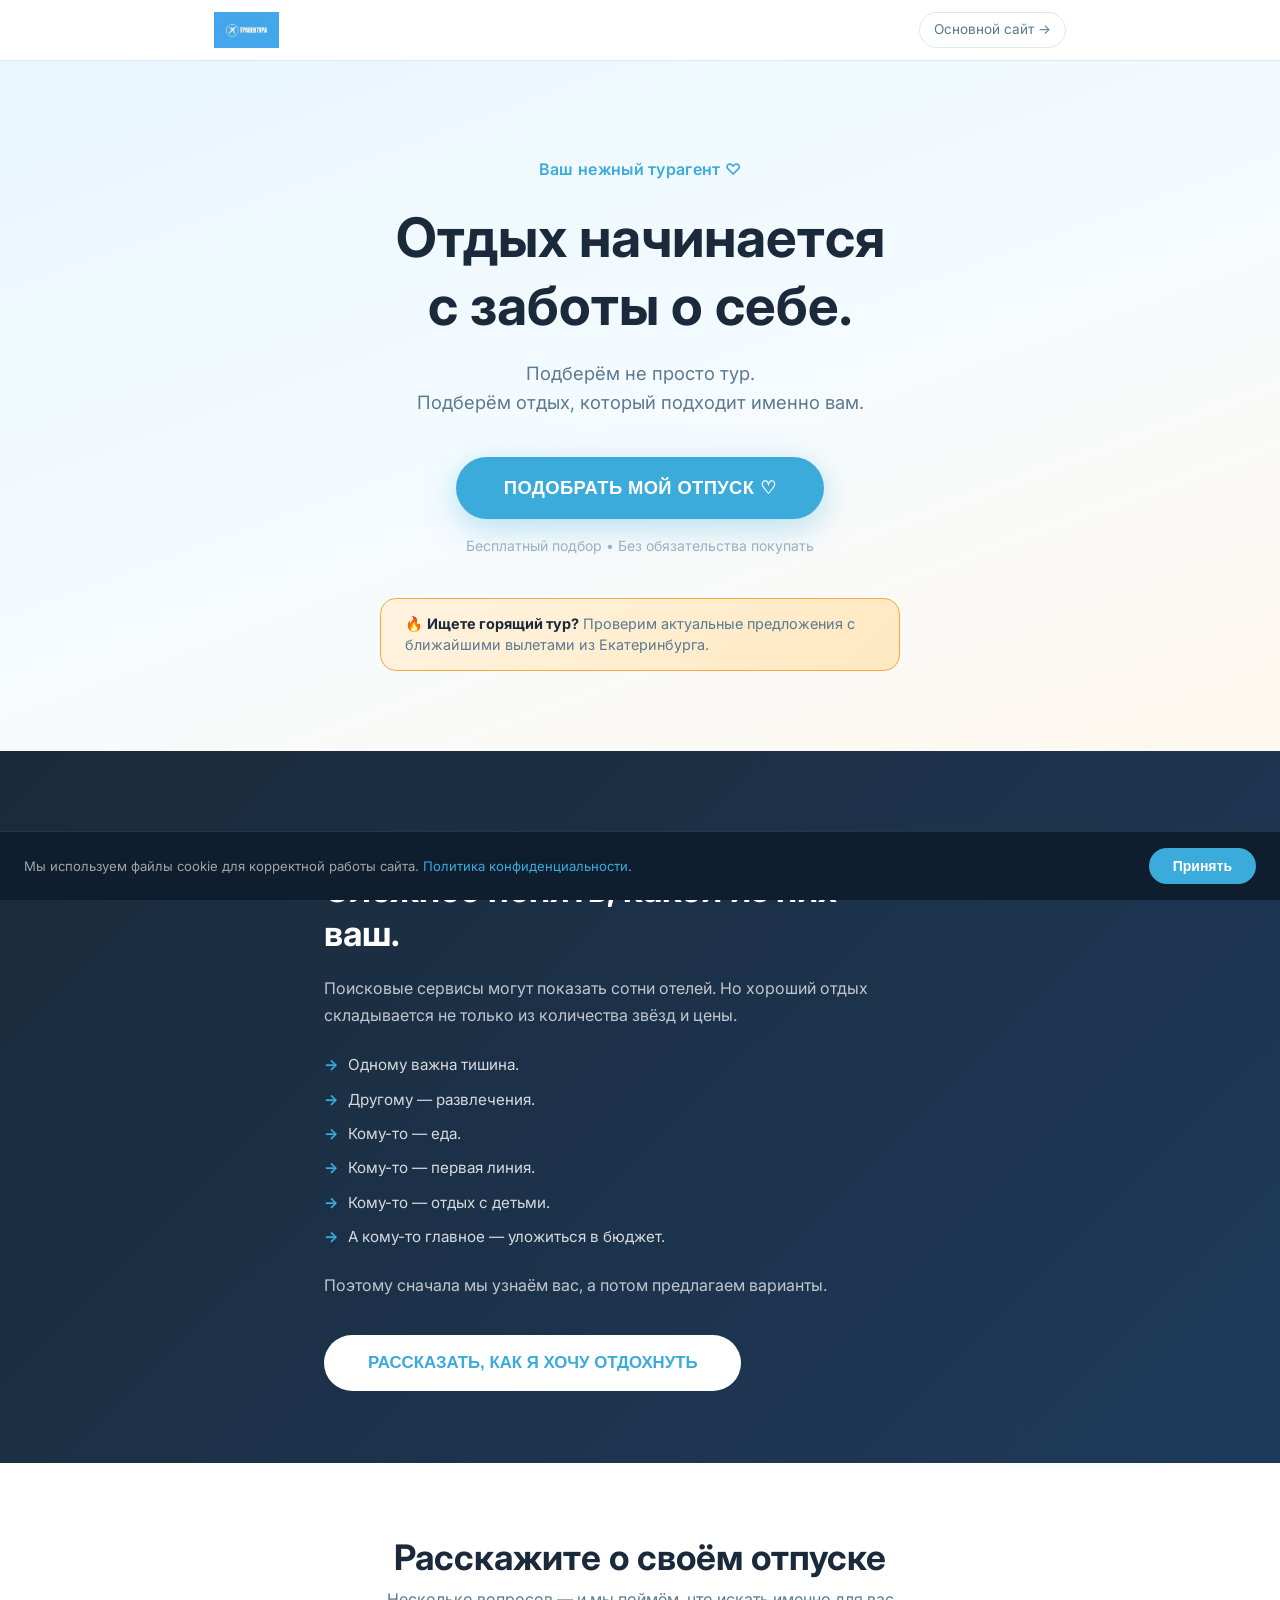
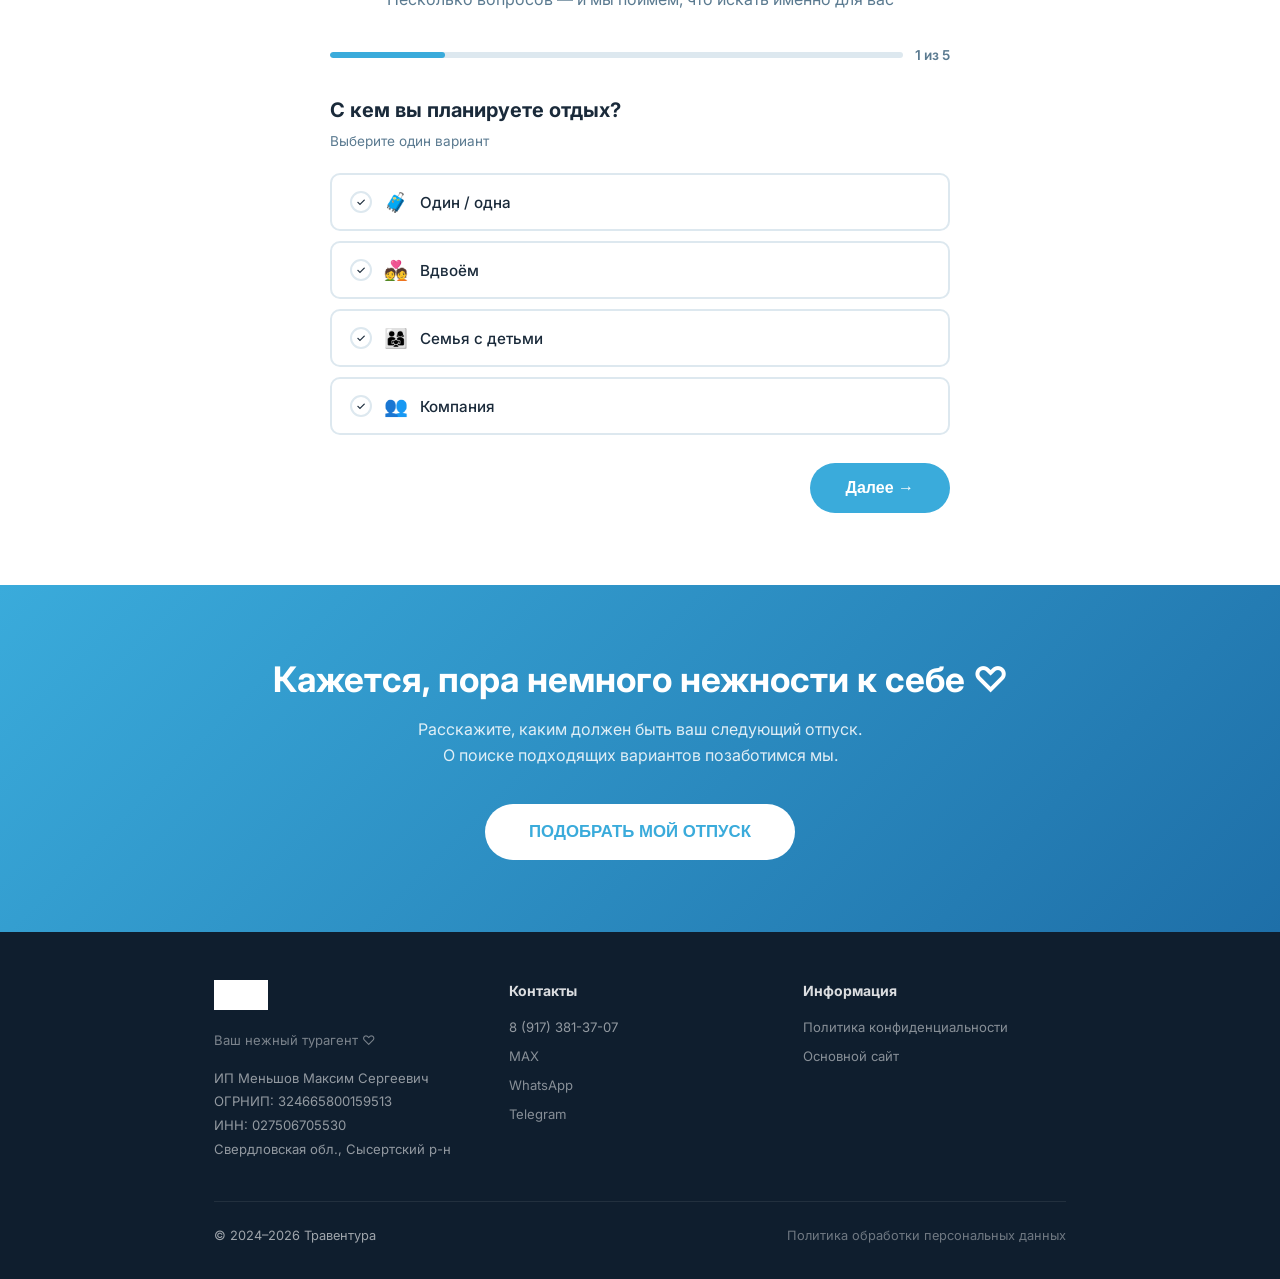
==== index.html @ 9a360d0e "Обновлена ссылка MAX (финальная)" ====
<!DOCTYPE html>
<html lang="ru">
<head>
  <meta charset="UTF-8">
  <meta name="viewport" content="width=device-width, initial-scale=1.0">
  <title>Травентура — Ваш нежный турагент</title>
  <meta name="description" content="Персональный подбор туров под ваши желания. Расскажите, как хотите отдохнуть — мы найдём подходящие варианты.">
  <link rel="icon" type="image/svg+xml" href="[data-uri]">
  <meta property="og:title" content="Травентура — Ваш нежный турагент">
  <meta property="og:description" content="Подберём не просто тур. Подберём отдых, который подходит именно вам.">
  <meta property="og:type" content="website">
  <!-- Yandex.Metrika counter -->
<script type="text/javascript">
    (function(m,e,t,r,i,k,a){
        m[i]=m[i]||function(){(m[i].a=m[i].a||[]).push(arguments)};
        m[i].l=1*new Date();
        for (var j = 0; j < document.scripts.length; j++) {if (document.scripts[j].src === r) { return; }}
        k=e.createElement(t),a=e.getElementsByTagName(t)[0],k.async=1,k.src=r,a.parentNode.insertBefore(k,a)
    })(window, document,'script','https://mc.yandex.ru/metrika/tag.js?id=113045925', 'ym');

    ym(113045925, 'init', {ssr:true, webvisor:true, clickmap:true, ecommerce:"dataLayer", referrer: document.referrer, url: location.href, accurateTrackBounce:true, trackLinks:true});
</script>
<noscript><div><img src="https://mc.yandex.ru/watch/113045925" style="position:absolute; left:-9999px;" alt="" /></div></noscript>
<!-- /Yandex.Metrika counter -->
  <link rel="preconnect" href="https://fonts.googleapis.com">
  <link rel="preconnect" href="https://fonts.gstatic.com" crossorigin>
  <link href="https://fonts.googleapis.com/css2?family=Inter:wght@400;500;600;700;800&display=swap" rel="stylesheet">
  <link rel="stylesheet" href="styles.css">
  <script>
    const CONFIG = {
      TEST_MODE: true,
      LEAD_ENDPOINT: 'https://TODO_REPLACE_WITH_REAL_ENDPOINT/lead',
      METRIKA_ID: null,
      MESSENGER: {
        max: 'https://max.ru/u/f9LHodD0cOI5Bu6OY6F2wDEy1w_PD9dyJCy7CaNxEhUkTR9gp3fVTQ16Tu0',
        whatsapp: 'https://wa.me/79120444720',
        telegram: 'https://t.me/ElenaIvonina'
      },
      PROMO_CODE: 'ХОЧУВТУР',
      PREFILL_MESSAGE: 'Здравствуйте! Я заполнил(а) анкету на подбор тура. Промокод ХОЧУВТУР'
    };
  </script>
</head>
<body>

<!-- TEST MODE BANNER -->
<div class="test-banner" id="test-banner" style="display:none;">
  🧪 ТЕСТОВЫЙ РЕЖИМ — заявки реально не отправляются. Перед запуском трафика установить TEST_MODE: false
</div>

<!-- HEADER -->
<header class="header">
  <div class="container">
    <div class="header-inner">
      <img src="[data-uri]" alt="Травентура" class="logo-img">
      <a href="https://joyenjoytravel.ru/" target="_blank" rel="noopener" class="header-site-link">
        Основной сайт →
      </a>
    </div>
  </div>
</header>

<!-- HERO -->
<section class="hero" id="hero">
  <div class="container">
    <div class="hero-center">
      <div class="hero-tagline">Ваш нежный турагент ♡</div>
      <h1>Отдых начинается<br>с заботы о себе.</h1>
      <p class="hero-sub">Подберём не просто тур.<br>Подберём отдых, который подходит именно вам.</p>
      <button class="btn btn-primary btn-hero" onclick="scrollToQuiz(); trackEvent('quiz_start')">
        ПОДОБРАТЬ МОЙ ОТПУСК ♡
      </button>
      <p class="hero-cta-note">Бесплатный подбор • Без обязательства покупать</p>
      <div class="hero-hot-pill">
        🔥 <strong>Ищете горящий тур?</strong> Проверим актуальные предложения с ближайшими вылетами из Екатеринбурга.
      </div>
    </div>
  </div>
</section>

<!-- PERSONAL BLOCK -->
<section class="personal-block" id="selection" style="scroll-margin-top:70px;">
  <div class="container personal-inner">
    <div>
      <h2>Сотни туров найти легко.<br>Сложнее понять, какой из них — ваш.</h2>
      <p class="personal-lead">Поисковые сервисы могут показать сотни отелей. Но хороший отдых складывается не только из количества звёзд и цены.</p>
      <ul class="personal-list">
        <li>Одному важна тишина.</li>
        <li>Другому — развлечения.</li>
        <li>Кому-то — еда.</li>
        <li>Кому-то — первая линия.</li>
        <li>Кому-то — отдых с детьми.</li>
        <li>А кому-то главное — уложиться в бюджет.</li>
      </ul>
      <p class="personal-conclusion">Поэтому сначала мы узнаём вас, а потом предлагаем варианты.</p>
      <button class="btn btn-white btn-lg" onclick="scrollToQuiz(); trackEvent('quiz_start')">
        РАССКАЗАТЬ, КАК Я ХОЧУ ОТДОХНУТЬ
      </button>
    </div>
  </div>
</section>

<!-- QUIZ -->
<section id="quiz-section quiz" style="scroll-margin-top:70px;">
  <div class="container">
    <div class="quiz-wrapper">

      <div id="quiz-header">
        <h2 style="text-align:center;margin-bottom:8px;">Расскажите о своём отпуске</h2>
        <p style="text-align:center;margin-bottom:32px;color:var(--ink-soft);">Несколько вопросов — и мы поймём, что искать именно для вас</p>
        <div class="quiz-progress">
          <div class="quiz-progress-bar">
            <div class="quiz-progress-fill" id="progress-fill" style="width:20%"></div>
          </div>
          <span class="quiz-progress-text" id="progress-text">1 из 5</span>
        </div>
      </div>

      <!-- STEP 1 -->
      <div class="quiz-step active" id="step-1">
        <h3>С кем вы планируете отдых?</h3>
        <p class="quiz-hint">Выберите один вариант</p>
        <div class="options-grid single-col">
          <button class="option-btn" data-q="1" data-val="Один / одна" onclick="selectOption(this, false)">
            <span class="opt-check">✓</span><span class="option-emoji">🧳</span>Один / одна
          </button>
          <button class="option-btn" data-q="1" data-val="Вдвоём" onclick="selectOption(this, false)">
            <span class="opt-check">✓</span><span class="option-emoji">💑</span>Вдвоём
          </button>
          <button class="option-btn" data-q="1" data-val="Семья с детьми" onclick="selectOption(this, false)">
            <span class="opt-check">✓</span><span class="option-emoji">👨‍👩‍👧</span>Семья с детьми
          </button>
          <button class="option-btn" data-q="1" data-val="Компания" onclick="selectOption(this, false)">
            <span class="opt-check">✓</span><span class="option-emoji">👥</span>Компания
          </button>
        </div>
        <div class="quiz-nav">
          <span></span>
          <button class="btn btn-primary" onclick="nextStep(2)">Далее →</button>
        </div>
      </div>

      <!-- STEP 2 -->
      <div class="quiz-step" id="step-2">
        <h3>Что для вас особенно важно в отпуске?</h3>
        <p class="quiz-hint">Можно выбрать несколько вариантов</p>
        <div class="options-grid">
          <button class="option-btn" data-q="2" data-val="Красивое море и пляж" onclick="selectOption(this, true)">
            <span class="opt-check square">✓</span><span class="option-emoji">🌊</span>Красивое море и пляж
          </button>
          <button class="option-btn" data-q="2" data-val="Вкусная еда" onclick="selectOption(this, true)">
            <span class="opt-check square">✓</span><span class="option-emoji">🍜</span>Вкусная еда
          </button>
          <button class="option-btn" data-q="2" data-val="Тишина и спокойствие" onclick="selectOption(this, true)">
            <span class="opt-check square">✓</span><span class="option-emoji">😴</span>Тишина и спокойствие
          </button>
          <button class="option-btn" data-q="2" data-val="Развлечения и ночная жизнь" onclick="selectOption(this, true)">
            <span class="opt-check square">✓</span><span class="option-emoji">🎉</span>Развлечения и ночная жизнь
          </button>
          <button class="option-btn" data-q="2" data-val="Комфортный отдых с детьми" onclick="selectOption(this, true)">
            <span class="opt-check square">✓</span><span class="option-emoji">👶</span>Комфортный отдых с детьми
          </button>
          <button class="option-btn" data-q="2" data-val="Красивые места и впечатления" onclick="selectOption(this, true)">
            <span class="opt-check square">✓</span><span class="option-emoji">📸</span>Красивые места и впечатления
          </button>
          <button class="option-btn" data-q="2" data-val="Хороший отель и сервис" onclick="selectOption(this, true)">
            <span class="opt-check square">✓</span><span class="option-emoji">⭐</span>Хороший отель и сервис
          </button>
          <button class="option-btn" data-q="2" data-val="Уложиться в бюджет" onclick="selectOption(this, true)">
            <span class="opt-check square">✓</span><span class="option-emoji">💰</span>Главное — уложиться в бюджет
          </button>
        </div>
        <div class="quiz-nav">
          <button class="btn-back" onclick="prevStep(1)">← Назад</button>
          <button class="btn btn-primary" onclick="nextStep(3)">Далее →</button>
        </div>
      </div>

      <!-- STEP 3 -->
      <div class="quiz-step" id="step-3">
        <h3>Куда хочется?</h3>
        <p class="quiz-hint">Выберите направление или попросите совет</p>
        <div class="options-grid single-col">
          <button class="option-btn" data-q="3" data-val="Турция" onclick="selectOption(this, false); hideOtherField()">
            <span class="opt-check">✓</span><span class="option-emoji">🇹🇷</span>Турция
          </button>
          <button class="option-btn" data-q="3" data-val="Египет" onclick="selectOption(this, false); hideOtherField()">
            <span class="opt-check">✓</span><span class="option-emoji">🇪🇬</span>Египет
          </button>
          <button class="option-btn" data-q="3" data-val="Таиланд" onclick="selectOption(this, false); hideOtherField()">
            <span class="opt-check">✓</span><span class="option-emoji">🇹🇭</span>Таиланд
          </button>
          <button class="option-btn" data-q="3" data-val="Вьетнам" onclick="selectOption(this, false); hideOtherField()">
            <span class="opt-check">✓</span><span class="option-emoji">🇻🇳</span>Вьетнам
          </button>
          <button class="option-btn" data-q="3" data-val="ОАЭ" onclick="selectOption(this, false); hideOtherField()">
            <span class="opt-check">✓</span><span class="option-emoji">🇦🇪</span>ОАЭ
          </button>
          <button class="option-btn" data-q="3" data-val="Другое направление" onclick="selectOption(this, false); showOtherField()">
            <span class="opt-check">✓</span><span class="option-emoji">🌍</span>Другое направление
          </button>
          <button class="option-btn" data-q="3" data-val="Пока не знаю — посоветуйте" onclick="selectOption(this, false); hideOtherField()">
            <span class="opt-check">✓</span><span class="option-emoji">🤔</span>Пока не знаю — посоветуйте
          </button>
        </div>
        <div class="quiz-extra-field" id="other-direction-field">
          <label for="other-direction" style="font-size:0.9rem;font-weight:600;color:var(--ink);display:block;margin-bottom:8px;">Укажите направление:</label>
          <input type="text" id="other-direction" placeholder="Например: Балканы, Куба, Грузия..."
                 style="width:100%;padding:14px 16px;border:2px solid var(--border);border-radius:10px;font-size:1rem;font-family:inherit;color:var(--ink);"
                 oninput="answers.otherDirection = this.value">
        </div>
        <div class="quiz-nav">
          <button class="btn-back" onclick="prevStep(2)">← Назад</button>
          <button class="btn btn-primary" onclick="nextStep(4)">Далее →</button>
        </div>
      </div>

      <!-- STEP 4 -->
      <div class="quiz-step" id="step-4">
        <h3>Когда хотите улететь?</h3>
        <p class="quiz-hint">Выберите один вариант</p>
        <div class="options-grid single-col">
          <button class="option-btn" data-q="4" data-val="В ближайшие 7 дней" onclick="selectOption(this, false); hideDateFields()">
            <span class="opt-check">✓</span><span class="option-emoji">🔥</span>В ближайшие 7 дней
          </button>
          <button class="option-btn" data-q="4" data-val="В течение месяца" onclick="selectOption(this, false); hideDateFields()">
            <span class="opt-check">✓</span><span class="option-emoji">📅</span>В течение месяца
          </button>
          <button class="option-btn" data-q="4" data-val="Позже" onclick="selectOption(this, false); hideDateFields()">
            <span class="opt-check">✓</span><span class="option-emoji">🗓️</span>Позже
          </button>
          <button class="option-btn" data-q="4" data-val="Даты уже знаю" onclick="selectOption(this, false); showDateFields()">
            <span class="opt-check">✓</span><span class="option-emoji">✅</span>Даты уже знаю
          </button>
        </div>
        <div class="quiz-date-fields" id="date-fields">
          <div>
            <label for="date-from" style="font-size:0.85rem;font-weight:600;color:var(--ink);display:block;margin-bottom:6px;">Дата вылета</label>
            <input type="date" id="date-from" oninput="answers.dateFrom = this.value"
                   style="width:100%;padding:14px 16px;border:2px solid var(--border);border-radius:10px;font-size:1rem;font-family:inherit;color:var(--ink);">
          </div>
          <div>
            <label for="date-to" style="font-size:0.85rem;font-weight:600;color:var(--ink);display:block;margin-bottom:6px;">Дата возвращения</label>
            <input type="date" id="date-to" oninput="answers.dateTo = this.value"
                   style="width:100%;padding:14px 16px;border:2px solid var(--border);border-radius:10px;font-size:1rem;font-family:inherit;color:var(--ink);">
          </div>
        </div>
        <div class="quiz-nav">
          <button class="btn-back" onclick="prevStep(3)">← Назад</button>
          <button class="btn btn-primary" onclick="nextStep(5)">Далее →</button>
        </div>
      </div>

      <!-- STEP 5 -->
      <div class="quiz-step" id="step-5">
        <h3>Какой бюджет рассматриваете на всю поездку?</h3>
        <p class="quiz-hint">Выберите один вариант</p>
        <div class="options-grid single-col">
          <button class="option-btn" data-q="5" data-val="до 100 000 рублей" onclick="selectOption(this, false)">
            <span class="opt-check">✓</span>до 100 000 рублей
          </button>
          <button class="option-btn" data-q="5" data-val="100 000–150 000 рублей" onclick="selectOption(this, false)">
            <span class="opt-check">✓</span>100 000–150 000 рублей
          </button>
          <button class="option-btn" data-q="5" data-val="150 000–200 000 рублей" onclick="selectOption(this, false)">
            <span class="opt-check">✓</span>150 000–200 000 рублей
          </button>
          <button class="option-btn" data-q="5" data-val="200 000–300 000 рублей" onclick="selectOption(this, false)">
            <span class="opt-check">✓</span>200 000–300 000 рублей
          </button>
          <button class="option-btn" data-q="5" data-val="более 300 000 рублей" onclick="selectOption(this, false)">
            <span class="opt-check">✓</span>более 300 000 рублей
          </button>
          <button class="option-btn" data-q="5" data-val="Пока хочу понять варианты" onclick="selectOption(this, false)">
            <span class="opt-check">✓</span>Пока хочу понять варианты
          </button>
        </div>
        <div class="quiz-nav">
          <button class="btn-back" onclick="prevStep(4)">← Назад</button>
          <button class="btn btn-primary" onclick="showContactStep()">Далее →</button>
        </div>
      </div>

      <!-- CONTACT STEP -->
      <div class="contact-step" id="contact-step">
        <h3>Куда отправить варианты?</h3>
        <p class="quiz-hint" style="margin-bottom:24px;">Оставьте контакт — мы свяжемся с подборкой</p>
        <div class="form-field">
          <label for="lead-name">Ваше имя</label>
          <input type="text" id="lead-name" placeholder="Как вас зовут?" autocomplete="name">
        </div>
        <div class="form-field">
          <label for="lead-phone">Телефон</label>
          <input type="tel" id="lead-phone" placeholder="+7 (999) 000-00-00" autocomplete="tel">
        </div>
        <div class="consent-row">
          <input type="checkbox" id="consent" name="consent">
          <label for="consent">
            Я согласен(на) на обработку персональных данных в соответствии с
            <a href="privacy-policy.html" target="_blank">Политикой конфиденциальности</a>
          </label>
        </div>
        <button class="btn-submit" id="submit-btn" onclick="submitLead()">
          <span class="submit-text">ПОЛУЧИТЬ ПОДБОР ♡</span>
          <span class="submit-loading">⏳ Отправляем...</span>
        </button>
        <div class="quiz-error" id="quiz-error">
          Не удалось отправить заявку. Пожалуйста, попробуйте ещё раз.
          <button class="retry-btn" onclick="retrySubmit()">Повторить</button>
        </div>
        <div style="margin-top:16px;">
          <button class="btn-back" onclick="prevStep(5); hideContactStep()">← Назад</button>
        </div>
      </div>

      <!-- SUCCESS SCREEN -->
      <div class="success-screen" id="success-screen">
        <div class="success-icon">♡</div>
        <h2>Отлично! Мы получили<br>ваши пожелания.</h2>

        <div class="success-important">
          <h3>📩 ВАЖНО: НАПИШИТЕ НАМ В МЕССЕНДЖЕР</h3>
          <p>Напишите нам сейчас — и ваш турагент сразу возьмётся за подбор.</p>
        </div>

        <div class="promo-card">
          <div class="promo-label">Ваш промокод</div>
          <div class="promo-code">ХОЧУВТУР</div>
          <div class="promo-desc">🔥 По промокоду дополнительно проверим закрытые и горящие предложения и лучшие доступные цены на ваши даты.</div>
        </div>

        <div class="prefill-card">
          <div class="prefill-label">Готовое сообщение для мессенджера</div>
          <div class="prefill-text">«Здравствуйте! Я заполнила свои пожелания и <span class="prefill-caps">ХОЧУ В ТУР!</span>»</div>
          <button class="copy-btn copy-btn-full" onclick="copyMessage(this)">
            📋 Скопировать сообщение
          </button>
          <div class="prefill-hint">Скопируйте и напишите нам в любой мессенджер ниже</div>
        </div>

        <div class="messenger-buttons">
          <a href="#" id="btn-max" class="btn-messenger btn-max" target="_blank" rel="noopener" onclick="trackEvent('max_click')">
            <span class="messenger-icon">💬</span>НАПИСАТЬ В MAX
          </a>
          <a href="#" id="btn-whatsapp" class="btn-messenger btn-whatsapp" target="_blank" rel="noopener" onclick="trackEvent('whatsapp_click')">
            <span class="messenger-icon">📱</span>НАПИСАТЬ В WHATSAPP
          </a>
          <a href="#" id="btn-telegram" class="btn-messenger btn-telegram" target="_blank" rel="noopener" onclick="trackEvent('telegram_click')">
            <span class="messenger-icon">✈️</span>НАПИСАТЬ В TELEGRAM
          </a>
        </div>
        <p class="success-note">Заявка уже сохранена — даже если вы сейчас закроете страницу, мы её увидим.</p>
      </div>

    </div>
  </div>
</section>

<!-- FINAL CTA -->
<section class="final-cta" id="contact" style="scroll-margin-top:70px;">
  <div class="container">
    <h2>Кажется, пора немного нежности к себе ♡</h2>
    <p>Расскажите, каким должен быть ваш следующий отпуск.<br>О поиске подходящих вариантов позаботимся мы.</p>
    <button class="btn btn-primary btn-lg" onclick="scrollToQuiz(); trackEvent('quiz_start')">
      ПОДОБРАТЬ МОЙ ОТПУСК
    </button>
  </div>
</section>

<!-- FOOTER -->
<footer class="footer">
  <div class="container">
    <div class="footer-inner">
      <div>
        <div class="footer-logo">
          <img src="[data-uri]" alt="Травентура">
        </div>
        <div class="footer-brand-tag">Ваш нежный турагент ♡</div>
        <div style="margin-top:16px;font-size:0.82rem;line-height:1.8;color:rgba(255,255,255,0.55);">
          ИП Меньшов Максим Сергеевич<br>
          ОГРНИП: 324665800159513<br>
          ИНН: 027506705530<br>
          Свердловская обл., Сысертский р-н
        </div>
      </div>
      <div class="footer-col">
        <h4>Контакты</h4>
        <ul>
          <li><a href="tel:+79173813707" style="color:rgba(255,255,255,0.55);">8 (917) 381-37-07</a></li>
          <li><a href="https://max.ru/u/f9LHodD0cOI5Bu6OY6F2wDEy1w_PD9dyJCy7CaNxEhUkTR9gp3fVTQ16Tu0" target="_blank" rel="noopener">MAX</a></li>
          <li><a href="https://wa.me/79120444720" target="_blank" rel="noopener">WhatsApp</a></li>
          <li><a href="https://t.me/ElenaIvonina" target="_blank" rel="noopener">Telegram</a></li>
        </ul>
      </div>
      <div class="footer-col">
        <h4>Информация</h4>
        <ul>
          <li><a href="privacy-policy.html">Политика конфиденциальности</a></li>
          <li><a href="https://joyenjoytravel.ru/" target="_blank" rel="noopener">Основной сайт</a></li>
        </ul>
      </div>
    </div>
    <div class="footer-bottom">
      <span>© 2024–2026 Травентура</span>
      <a href="privacy-policy.html">Политика обработки персональных данных</a>
    </div>
  </div>
</footer>

<!-- COOKIE BANNER -->
<div id="cookie-banner">
  <p>Мы используем файлы cookie для корректной работы сайта.
     <a href="privacy-policy.html">Политика конфиденциальности</a>.</p>
  <button id="cookie-accept">Принять</button>
</div>

<script src="script.js"></script>
</body>
</html>
---- styles.css ----
/* ========================================
   ТРАВЕНТУРА — styles.css (v2)
   ======================================== */

:root {
  --sky: #3AABDB;
  --sky-dark: #1E8FBF;
  --sky-light: #EAF7FD;
  --warm: #F7A940;
  --warm-dark: #E08A1A;
  --bg: #FFFFFF;
  --bg-soft: #F8FBFD;
  --ink: #1A2A3A;
  --ink-soft: #5A7A90;
  --ink-xsoft: #9AB0C0;
  --border: #DDE8EF;
  --radius: 16px;
  --radius-sm: 10px;
  --shadow-hover: 0 8px 32px rgba(58,171,219,0.18);
  --font: 'Inter', -apple-system, BlinkMacSystemFont, 'Segoe UI', sans-serif;
}

* { box-sizing: border-box; margin: 0; padding: 0; }
html { scroll-behavior: smooth; }
body { font-family: var(--font); color: var(--ink); background: var(--bg); line-height: 1.6; overflow-x: hidden; }

h1, h2, h3 { line-height: 1.25; font-weight: 700; }
h1 { font-size: clamp(2.2rem, 5vw, 3.4rem); }
h2 { font-size: clamp(1.5rem, 3.5vw, 2.2rem); }
h3 { font-size: clamp(1.1rem, 2.5vw, 1.35rem); }
p { color: var(--ink-soft); }
a { color: inherit; text-decoration: none; }

.container { max-width: 900px; margin: 0 auto; padding: 0 24px; }
section { padding: 72px 0; }

/* BUTTONS */
.btn {
  display: inline-flex; align-items: center; justify-content: center; gap: 8px;
  padding: 16px 36px; border-radius: 999px; font-size: 1rem; font-weight: 700;
  cursor: pointer; border: none; transition: all 0.2s ease; text-align: center;
}
.btn-primary { background: var(--sky); color: #fff; }
.btn-primary:hover { background: var(--sky-dark); transform: translateY(-1px); box-shadow: var(--shadow-hover); }
.btn-white { background: #fff; color: var(--sky); }
.btn-white:hover { background: #f0f9ff; transform: translateY(-1px); }
.btn-lg { padding: 18px 44px; font-size: 1.05rem; }
.btn-hero {
  padding: 20px 48px;
  font-size: 1.15rem;
  letter-spacing: 0.02em;
  box-shadow: 0 8px 32px rgba(58,171,219,0.35);
}
.btn-hero:hover { box-shadow: 0 12px 40px rgba(58,171,219,0.45); }

/* HEADER */
.header {
  position: sticky; top: 0; z-index: 100;
  background: rgba(255,255,255,0.95); backdrop-filter: blur(10px);
  border-bottom: 1px solid var(--border); padding: 12px 0;
}
.header-inner { display: flex; align-items: center; justify-content: space-between; gap: 16px; }
.logo-img { height: 36px; width: auto; }
.header-site-link {
  font-size: 0.85rem; color: var(--ink-soft);
  border: 1px solid var(--border); padding: 6px 14px;
  border-radius: 999px; transition: all 0.2s; white-space: nowrap;
}
.header-site-link:hover { border-color: var(--sky); color: var(--sky); }

/* HERO — центрированный */
.hero {
  background: linear-gradient(160deg, #E8F6FD 0%, #F5FBFF 50%, #FFF8EE 100%);
  padding: 96px 0 80px;
  text-align: center;
}
.hero-center { max-width: 680px; margin: 0 auto; }
.hero-tagline {
  font-size: 1rem; color: var(--sky); font-weight: 600;
  margin-bottom: 20px; letter-spacing: 0.02em;
}
.hero h1 { color: var(--ink); margin-bottom: 20px; }
.hero-sub {
  font-size: 1.15rem; color: var(--ink-soft);
  margin-bottom: 40px; line-height: 1.6;
}
.btn-hero { margin-bottom: 16px; }
.hero-cta-note { font-size: 0.875rem; color: var(--ink-xsoft); margin-bottom: 40px; }

.hero-hot-pill {
  display: inline-block;
  background: linear-gradient(135deg, #FFF3E0, #FFE8C0);
  border: 1.5px solid var(--warm);
  border-radius: var(--radius);
  padding: 14px 24px;
  font-size: 0.9rem;
  color: var(--ink-soft);
  line-height: 1.5;
  max-width: 520px;
  text-align: left;
}
.hero-hot-pill strong { color: var(--ink); }

/* PERSONAL BLOCK */
.personal-block {
  background: linear-gradient(135deg, #1A2A3A 0%, #1E3A5A 100%);
}
.personal-inner { max-width: 680px; }
.personal-block h2 { color: white; margin-bottom: 20px; }
.personal-lead { color: rgba(255,255,255,0.72); font-size: 1rem; margin-bottom: 24px; line-height: 1.7; }
.personal-list {
  list-style: none; margin-bottom: 24px;
  display: flex; flex-direction: column; gap: 10px;
}
.personal-list li {
  display: flex; align-items: flex-start; gap: 10px;
  color: rgba(255,255,255,0.82); font-size: 0.95rem;
}
.personal-list li::before { content: "→"; color: var(--sky); font-weight: 700; flex-shrink: 0; }
.personal-conclusion { color: rgba(255,255,255,0.72); margin-bottom: 36px; font-size: 1rem; }

/* QUIZ */
#quiz-section { background: var(--bg-soft); scroll-margin-top: 80px; }
.quiz-wrapper { max-width: 620px; margin: 0 auto; }

.quiz-progress { display: flex; align-items: center; gap: 12px; margin-bottom: 32px; }
.quiz-progress-bar { flex: 1; height: 6px; background: var(--border); border-radius: 999px; overflow: hidden; }
.quiz-progress-fill { height: 100%; background: var(--sky); border-radius: 999px; transition: width 0.4s ease; }
.quiz-progress-text { font-size: 0.85rem; color: var(--ink-soft); white-space: nowrap; font-weight: 600; }

.quiz-step { display: none; }
.quiz-step.active { display: block; animation: fadeInUp 0.3s ease; }

@keyframes fadeInUp {
  from { opacity: 0; transform: translateY(10px); }
  to { opacity: 1; transform: translateY(0); }
}

.quiz-step h3 { font-size: 1.25rem; margin-bottom: 8px; color: var(--ink); }
.quiz-hint { font-size: 0.85rem; color: var(--ink-soft); margin-bottom: 20px; }

.options-grid { display: grid; grid-template-columns: 1fr 1fr; gap: 10px; margin-bottom: 28px; }
.options-grid.single-col { grid-template-columns: 1fr; }

.option-btn {
  display: flex; align-items: center; gap: 12px;
  padding: 15px 18px; background: white;
  border: 2px solid var(--border); border-radius: var(--radius-sm);
  cursor: pointer; transition: all 0.15s ease;
  text-align: left; font-size: 0.95rem; font-weight: 500;
  color: var(--ink); min-height: 54px;
  font-family: var(--font);
}
.option-btn:hover { border-color: var(--sky); background: var(--sky-light); }
.option-btn.selected { border-color: var(--sky); background: var(--sky-light); color: var(--sky-dark); font-weight: 600; }
.option-btn.selected .opt-check { background: var(--sky); border-color: var(--sky); color: white; }

.opt-check {
  width: 22px; height: 22px; border-radius: 50%;
  border: 2px solid var(--border); display: flex;
  align-items: center; justify-content: center;
  flex-shrink: 0; font-size: 0.7rem; transition: all 0.15s;
}
.opt-check.square { border-radius: 6px; }
.option-emoji { font-size: 1.2rem; flex-shrink: 0; }

.quiz-extra-field { margin-top: 12px; display: none; }
.quiz-extra-field.visible { display: block; }
.quiz-date-fields { display: grid; grid-template-columns: 1fr 1fr; gap: 12px; margin-top: 12px; display: none; }
.quiz-date-fields.visible { display: grid; }

.quiz-nav { display: flex; justify-content: space-between; align-items: center; gap: 12px; margin-top: 8px; }

.btn-back {
  background: transparent; border: 2px solid var(--border);
  color: var(--ink-soft); padding: 12px 24px; border-radius: 999px;
  font-size: 0.95rem; font-weight: 600; cursor: pointer; transition: all 0.2s;
  font-family: var(--font);
}
.btn-back:hover { border-color: var(--sky); color: var(--sky); }

/* CONTACT STEP */
.contact-step { display: none; }
.contact-step.active { display: block; animation: fadeInUp 0.3s ease; }

.form-field { margin-bottom: 16px; }
.form-field label { display: block; font-size: 0.9rem; font-weight: 600; color: var(--ink); margin-bottom: 8px; }
.form-field input[type="text"],
.form-field input[type="tel"],
.form-field input[type="date"] {
  width: 100%; padding: 14px 16px;
  border: 2px solid var(--border); border-radius: var(--radius-sm);
  font-size: 1rem; font-family: var(--font); color: var(--ink);
  background: white; transition: border-color 0.15s; -webkit-appearance: none;
}
.form-field input:focus { outline: none; border-color: var(--sky); }
.form-field input.error { border-color: #E53935; }

.consent-row { display: flex; align-items: flex-start; gap: 10px; margin: 20px 0 24px; }
.consent-row input[type="checkbox"] { width: 20px; height: 20px; flex-shrink: 0; margin-top: 2px; accent-color: var(--sky); cursor: pointer; }
.consent-row label { font-size: 0.875rem; color: var(--ink-soft); line-height: 1.5; cursor: pointer; }
.consent-row a { color: var(--sky); text-decoration: underline; }

.btn-submit {
  background: var(--sky); color: white; width: 100%; padding: 18px;
  border-radius: 999px; font-size: 1.05rem; font-weight: 700;
  border: none; cursor: pointer; transition: all 0.2s; font-family: var(--font);
}
.btn-submit:hover:not(:disabled) { background: var(--sky-dark); transform: translateY(-1px); }
.btn-submit:disabled { opacity: 0.7; cursor: not-allowed; transform: none; }
.submit-loading { display: none; }
.is-loading .submit-loading { display: inline; }
.is-loading .submit-text { display: none; }

.quiz-error {
  background: #FFF3F3; border: 1.5px solid #E53935;
  border-radius: var(--radius-sm); padding: 16px 20px;
  margin-top: 16px; display: none; color: #C62828; font-size: 0.9rem;
}
.quiz-error.visible { display: block; }
.quiz-error .retry-btn {
  background: none; border: none; color: #C62828;
  text-decoration: underline; cursor: pointer;
  font-size: inherit; padding: 0; font-weight: 600;
}

/* SUCCESS SCREEN */
.success-screen { display: none; padding: 40px 0; text-align: center; }
.success-screen.active { display: block; animation: fadeInUp 0.4s ease; }
.success-icon { font-size: 3rem; margin-bottom: 16px; }
.success-screen h2 { color: var(--ink); margin-bottom: 12px; }
.success-sub { font-size: 1rem; color: var(--ink-soft); margin-bottom: 32px; }

.success-important {
  background: var(--sky); color: white;
  border-radius: var(--radius); padding: 22px;
  margin-bottom: 20px;
}
.success-important h3 { font-size: 1rem; margin-bottom: 6px; color: white; }
.success-important p { color: rgba(255,255,255,0.88); font-size: 0.875rem; }

.promo-card {
  background: linear-gradient(135deg, #FFF3E0, #FFE4B5);
  border: 2px solid var(--warm); border-radius: var(--radius);
  padding: 20px 24px; margin-bottom: 28px; text-align: center;
}
.promo-label { font-size: 0.8rem; color: var(--ink-soft); margin-bottom: 6px; font-weight: 600; text-transform: uppercase; letter-spacing: 0.05em; }
.promo-code { font-size: 2rem; font-weight: 800; color: var(--ink); letter-spacing: 0.08em; margin-bottom: 8px; }
.promo-desc { font-size: 0.82rem; color: var(--ink-soft); line-height: 1.5; }

.messenger-buttons { display: flex; flex-direction: column; gap: 10px; margin-bottom: 20px; }
.btn-messenger {
  display: flex; align-items: center; justify-content: center; gap: 12px;
  padding: 17px 24px; border-radius: var(--radius-sm);
  font-size: 1rem; font-weight: 700; cursor: pointer; border: none;
  text-decoration: none; transition: all 0.2s; color: white;
  font-family: var(--font);
}
.btn-max { background: #0068FF; }
.btn-max:hover { background: #0055D4; }
.btn-whatsapp { background: #25D366; }
.btn-whatsapp:hover { background: #1BA851; }
.btn-telegram { background: #0088CC; }
.btn-telegram:hover { background: #006BA6; }
.messenger-icon { font-size: 1.2rem; }
.success-note { font-size: 0.82rem; color: var(--ink-xsoft); line-height: 1.5; }

/* TEST BANNER */
.test-banner {
  background: #FF6F00; color: white; text-align: center;
  padding: 10px 20px; font-size: 0.82rem; font-weight: 600;
  position: sticky; top: 0; z-index: 200;
}

/* FINAL CTA */
.final-cta { background: linear-gradient(135deg, #3AABDB 0%, #1E6FA8 100%); text-align: center; }
.final-cta h2 { color: white; margin-bottom: 16px; }
.final-cta p { color: rgba(255,255,255,0.85); max-width: 480px; margin: 0 auto 36px; font-size: 1rem; }
.final-cta .btn-primary { background: white; color: var(--sky); }
.final-cta .btn-primary:hover { background: #f0f9ff; }

/* FOOTER */
.footer { background: #0F1E2E; color: rgba(255,255,255,0.6); padding: 48px 0 32px; }
.footer-inner { display: grid; grid-template-columns: 1fr 1fr 1fr; gap: 32px; margin-bottom: 40px; }
.footer-logo { margin-bottom: 12px; }
.footer-logo img { height: 30px; filter: brightness(0) invert(1); }
.footer-brand-tag { font-size: 0.82rem; color: rgba(255,255,255,0.45); margin-top: 6px; }
.footer-col h4 { color: rgba(255,255,255,0.85); font-size: 0.875rem; margin-bottom: 14px; }
.footer-col ul { list-style: none; display: flex; flex-direction: column; gap: 8px; }
.footer-col ul li { font-size: 0.82rem; }
.footer-col ul a { color: rgba(255,255,255,0.5); transition: color 0.15s; }
.footer-col ul a:hover { color: var(--sky); }
.footer-bottom { border-top: 1px solid rgba(255,255,255,0.08); padding-top: 24px; display: flex; justify-content: space-between; align-items: center; gap: 16px; flex-wrap: wrap; font-size: 0.8rem; }
.footer-bottom a { color: rgba(255,255,255,0.4); }
.footer-bottom a:hover { color: var(--sky); }

/* COOKIE */
#cookie-banner {
  display: none; position: fixed; bottom: 0; left: 0; right: 0; z-index: 9999;
  background: #0F1E2E; border-top: 1px solid rgba(255,255,255,0.1);
  padding: 16px 24px; flex-direction: row; align-items: center;
  justify-content: space-between; gap: 16px; flex-wrap: wrap;
}
#cookie-banner p { font-size: 0.82rem; color: rgba(255,255,255,0.6); max-width: 700px; }
#cookie-banner a { color: var(--sky); }
#cookie-accept {
  background: var(--sky); color: white; border: none;
  border-radius: 999px; padding: 10px 24px;
  font-weight: 700; font-size: 0.875rem; cursor: pointer; white-space: nowrap;
}

/* RESPONSIVE */
@media (max-width: 768px) {
  section { padding: 56px 0; }
  .hero { padding: 64px 0 56px; }
  .hero-hot-pill { display: block; text-align: left; }
  .options-grid { grid-template-columns: 1fr; }
  .footer-inner { grid-template-columns: 1fr; gap: 24px; }
  .footer-bottom { flex-direction: column; text-align: center; }
  .quiz-date-fields { grid-template-columns: 1fr; }
  .personal-inner { max-width: 100%; }
}

@media (max-width: 480px) {
  h1 { font-size: 1.9rem; }
  h2 { font-size: 1.4rem; }
  .btn-hero { padding: 18px 32px; font-size: 1rem; width: 100%; }
  .container { padding: 0 16px; }
}

/* PROMO CODE ROW */
.promo-code-row {
  display: flex;
  align-items: center;
  justify-content: center;
  gap: 12px;
  margin-bottom: 10px;
  flex-wrap: wrap;
}

.copy-btn {
  background: white;
  border: 1.5px solid var(--warm);
  color: var(--ink);
  padding: 8px 16px;
  border-radius: 999px;
  font-size: 0.82rem;
  font-weight: 600;
  cursor: pointer;
  transition: all 0.2s;
  font-family: var(--font);
  white-space: nowrap;
}
.copy-btn:hover { background: var(--warm); color: white; }
.copy-btn.copied { background: #4CAF50; border-color: #4CAF50; color: white; }

.copy-btn-full {
  width: 100%;
  margin-top: 12px;
  border-color: var(--sky);
  text-align: center;
  justify-content: center;
  display: block;
}
.copy-btn-full:hover { background: var(--sky); color: white; }

/* PREFILL CARD */
.prefill-card {
  background: var(--sky-light);
  border: 1.5px solid var(--sky);
  border-radius: var(--radius);
  padding: 20px;
  margin-bottom: 24px;
  text-align: left;
}
.prefill-label {
  font-size: 0.8rem;
  color: var(--ink-soft);
  font-weight: 600;
  margin-bottom: 10px;
  text-transform: uppercase;
  letter-spacing: 0.04em;
}
.prefill-text {
  font-size: 1rem;
  font-weight: 700;
  color: var(--ink);
  line-height: 1.5;
}

.prefill-caps {
  font-weight: 800;
  color: var(--sky-dark);
  font-size: 1.05em;
}
.prefill-hint {
  font-size: 0.8rem;
  color: var(--ink-soft);
  margin-top: 10px;
  text-align: center;
}
/* убираем promo-code-row если остался */
.promo-code-row {
  display: flex;
  align-items: center;
  justify-content: center;
  gap: 12px;
  margin-bottom: 10px;
}
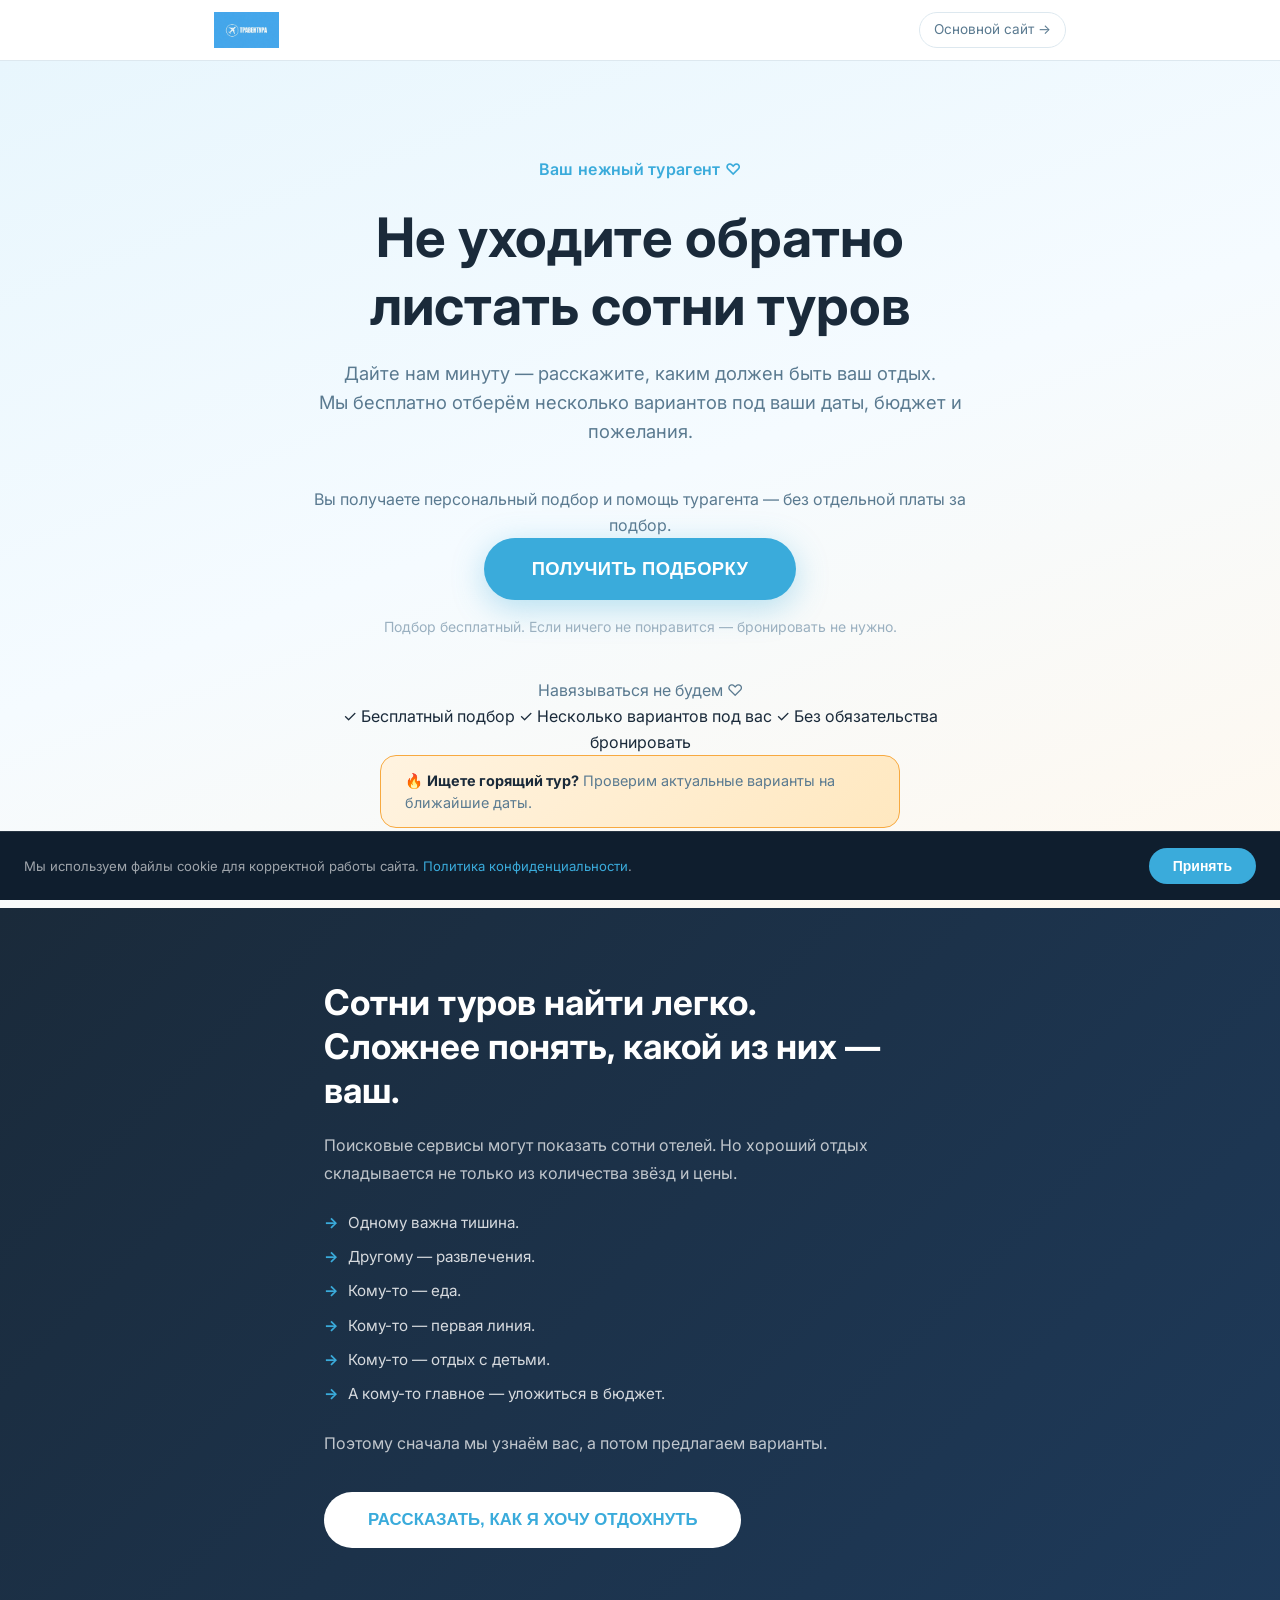
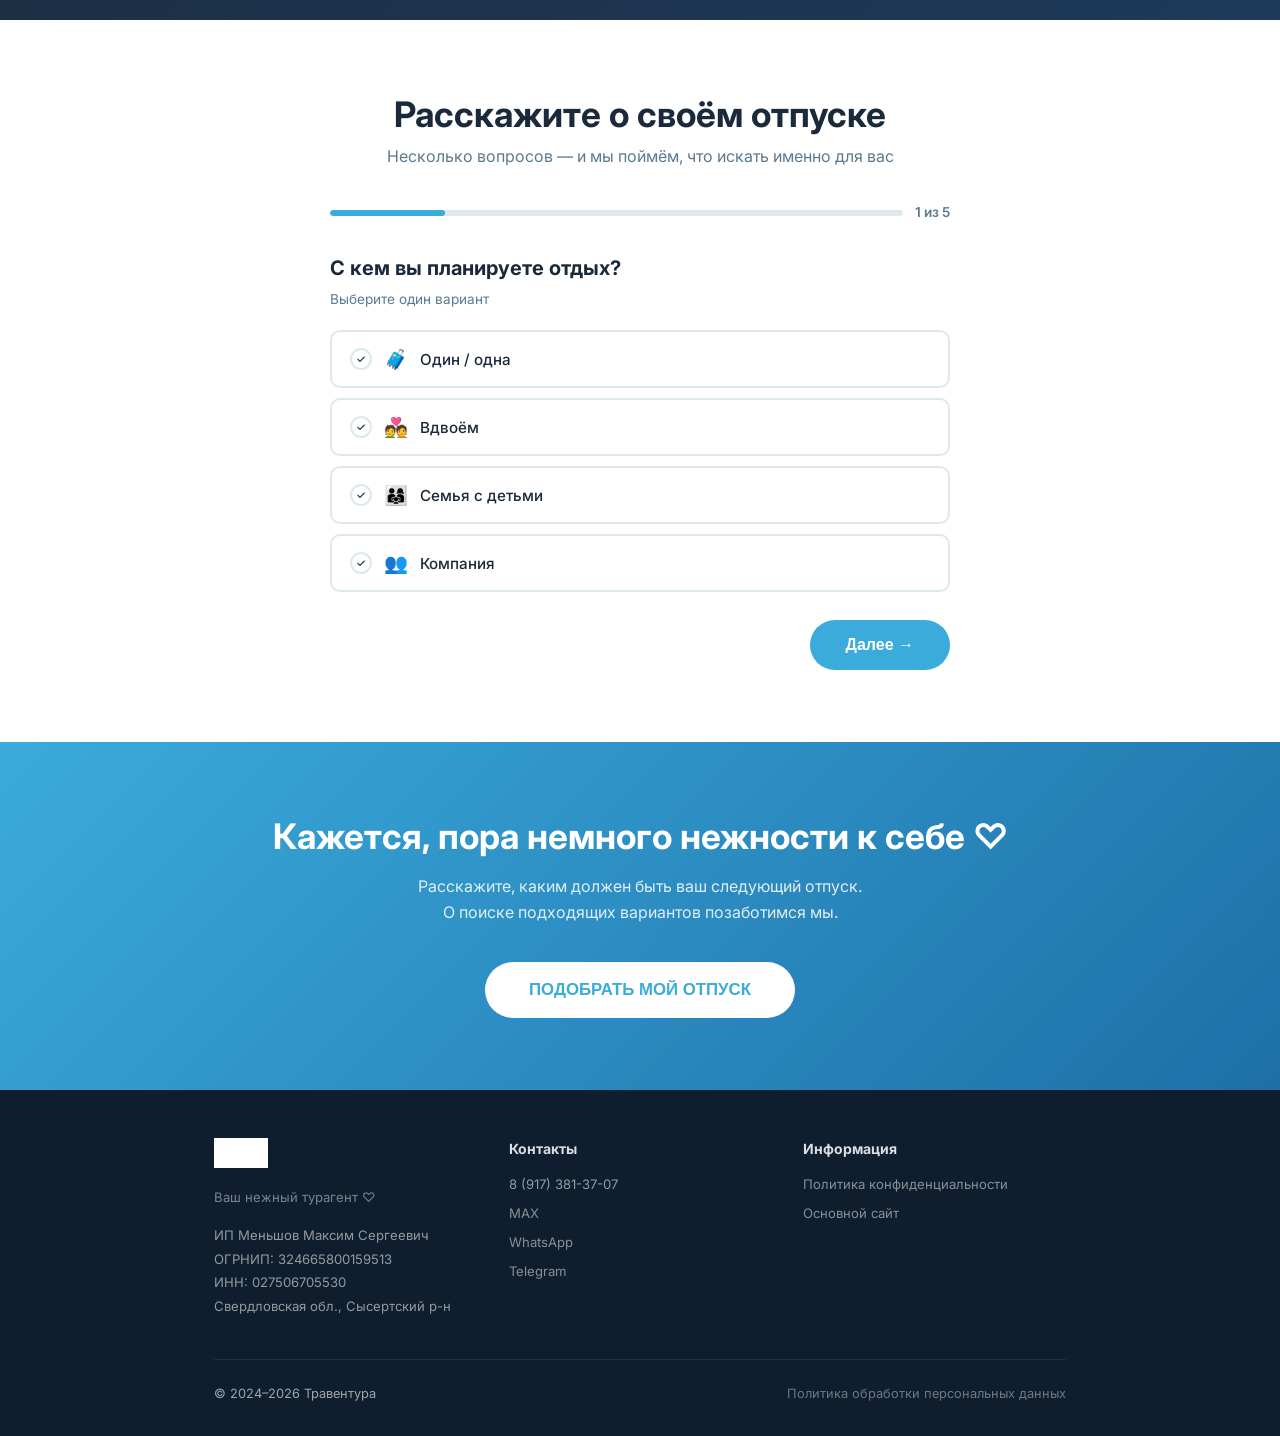
==== commit 62ffdeb0: "Hero переработан: новый оффер, ПОЛУЧИТЬ ПОДБОРКУ" ====
--- a/index.html
+++ b/index.html
@@ -65,14 +65,21 @@
   <div class="container">
     <div class="hero-center">
       <div class="hero-tagline">Ваш нежный турагент ♡</div>
-      <h1>Отдых начинается<br>с заботы о себе.</h1>
-      <p class="hero-sub">Подберём не просто тур.<br>Подберём отдых, который подходит именно вам.</p>
+      <h1>Не уходите обратно<br>листать сотни туров</h1>
+      <p class="hero-sub">Дайте нам минуту — расскажите, каким должен быть ваш отдых.<br>Мы бесплатно отберём несколько вариантов под ваши даты, бюджет и пожелания.</p>
+      <p class="hero-value">Вы получаете персональный подбор и помощь турагента — без отдельной платы за подбор.</p>
       <button class="btn btn-primary btn-hero" onclick="scrollToQuiz(); trackEvent('quiz_start')">
-        ПОДОБРАТЬ МОЙ ОТПУСК ♡
+        ПОЛУЧИТЬ ПОДБОРКУ
       </button>
-      <p class="hero-cta-note">Бесплатный подбор • Без обязательства покупать</p>
+      <p class="hero-cta-note">Подбор бесплатный. Если ничего не понравится — бронировать не нужно.</p>
+      <p class="hero-no-pressure">Навязываться не будем ♡</p>
+      <div class="hero-benefits">
+        <span class="hero-benefit">✓ Бесплатный подбор</span>
+        <span class="hero-benefit">✓ Несколько вариантов под вас</span>
+        <span class="hero-benefit">✓ Без обязательства бронировать</span>
+      </div>
       <div class="hero-hot-pill">
-        🔥 <strong>Ищете горящий тур?</strong> Проверим актуальные предложения с ближайшими вылетами из Екатеринбурга.
+        🔥 <strong>Ищете горящий тур?</strong> Проверим актуальные варианты на ближайшие даты.
       </div>
     </div>
   </div>
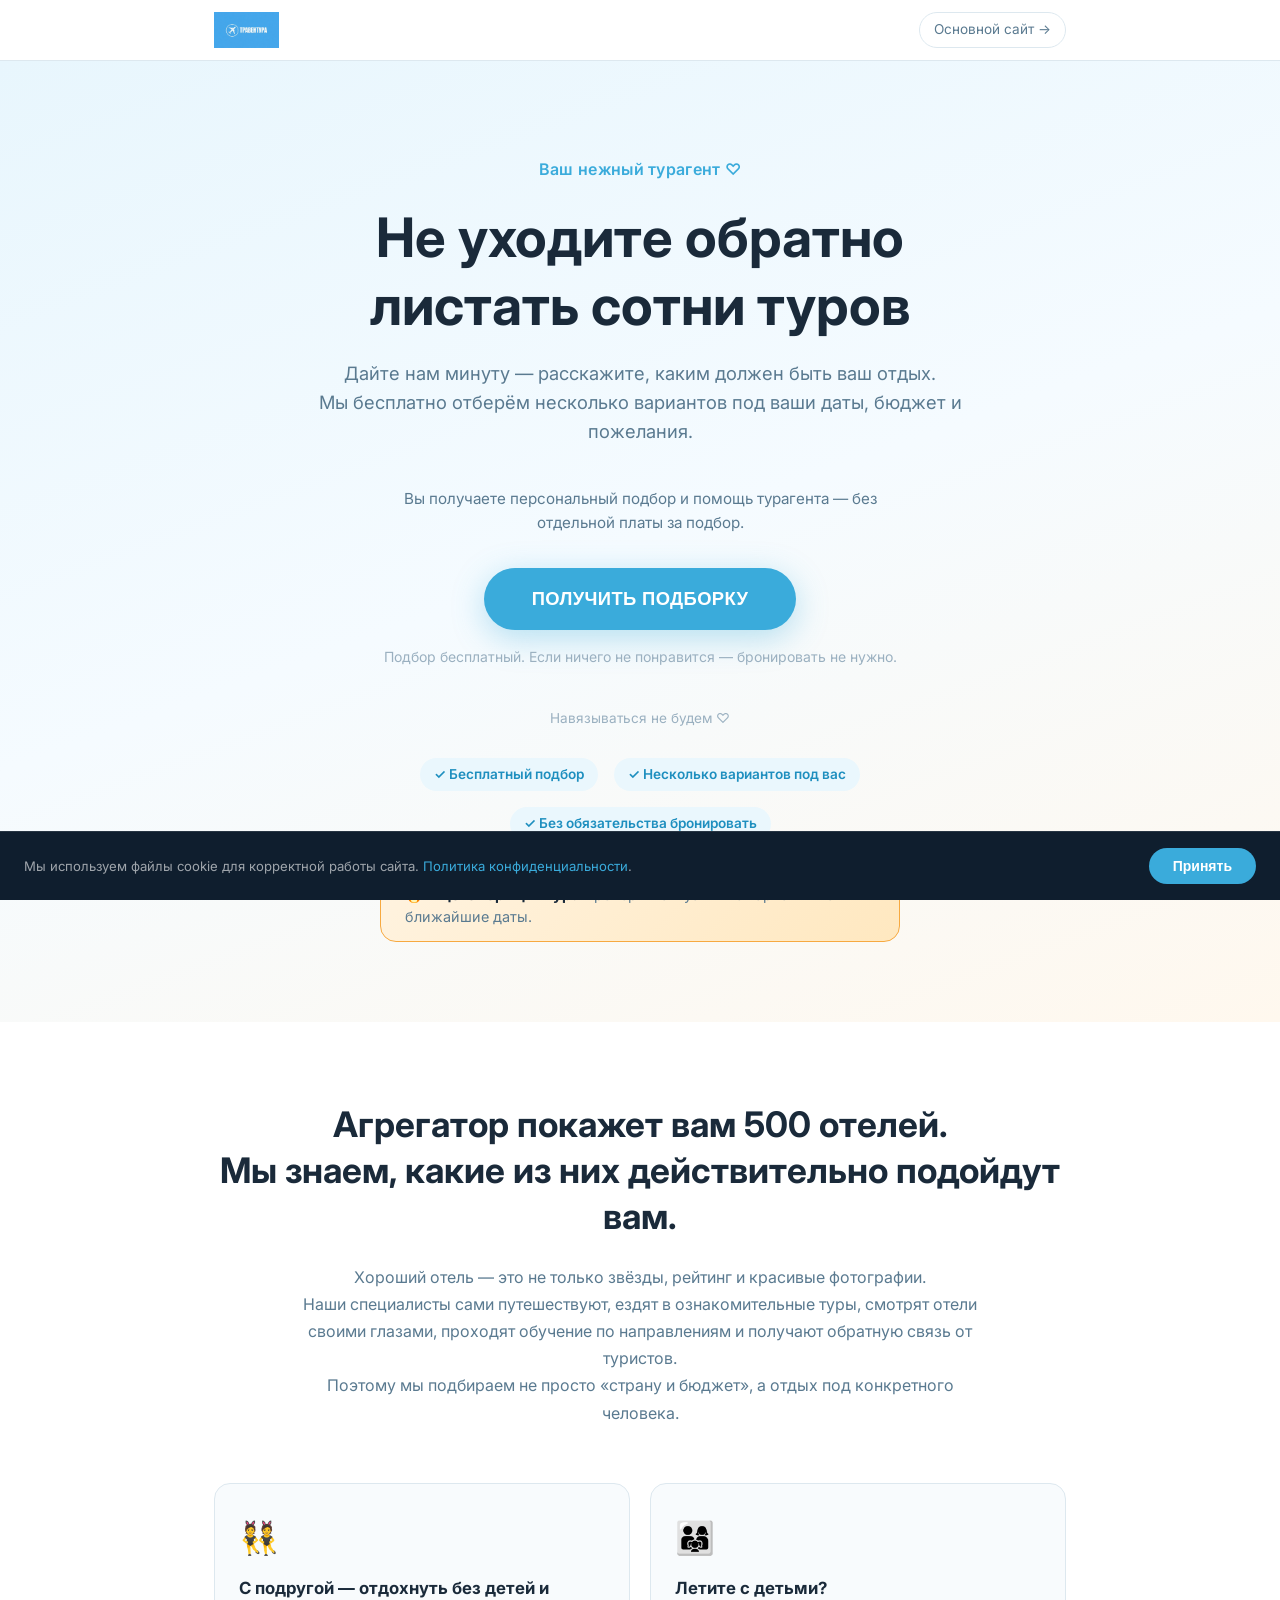
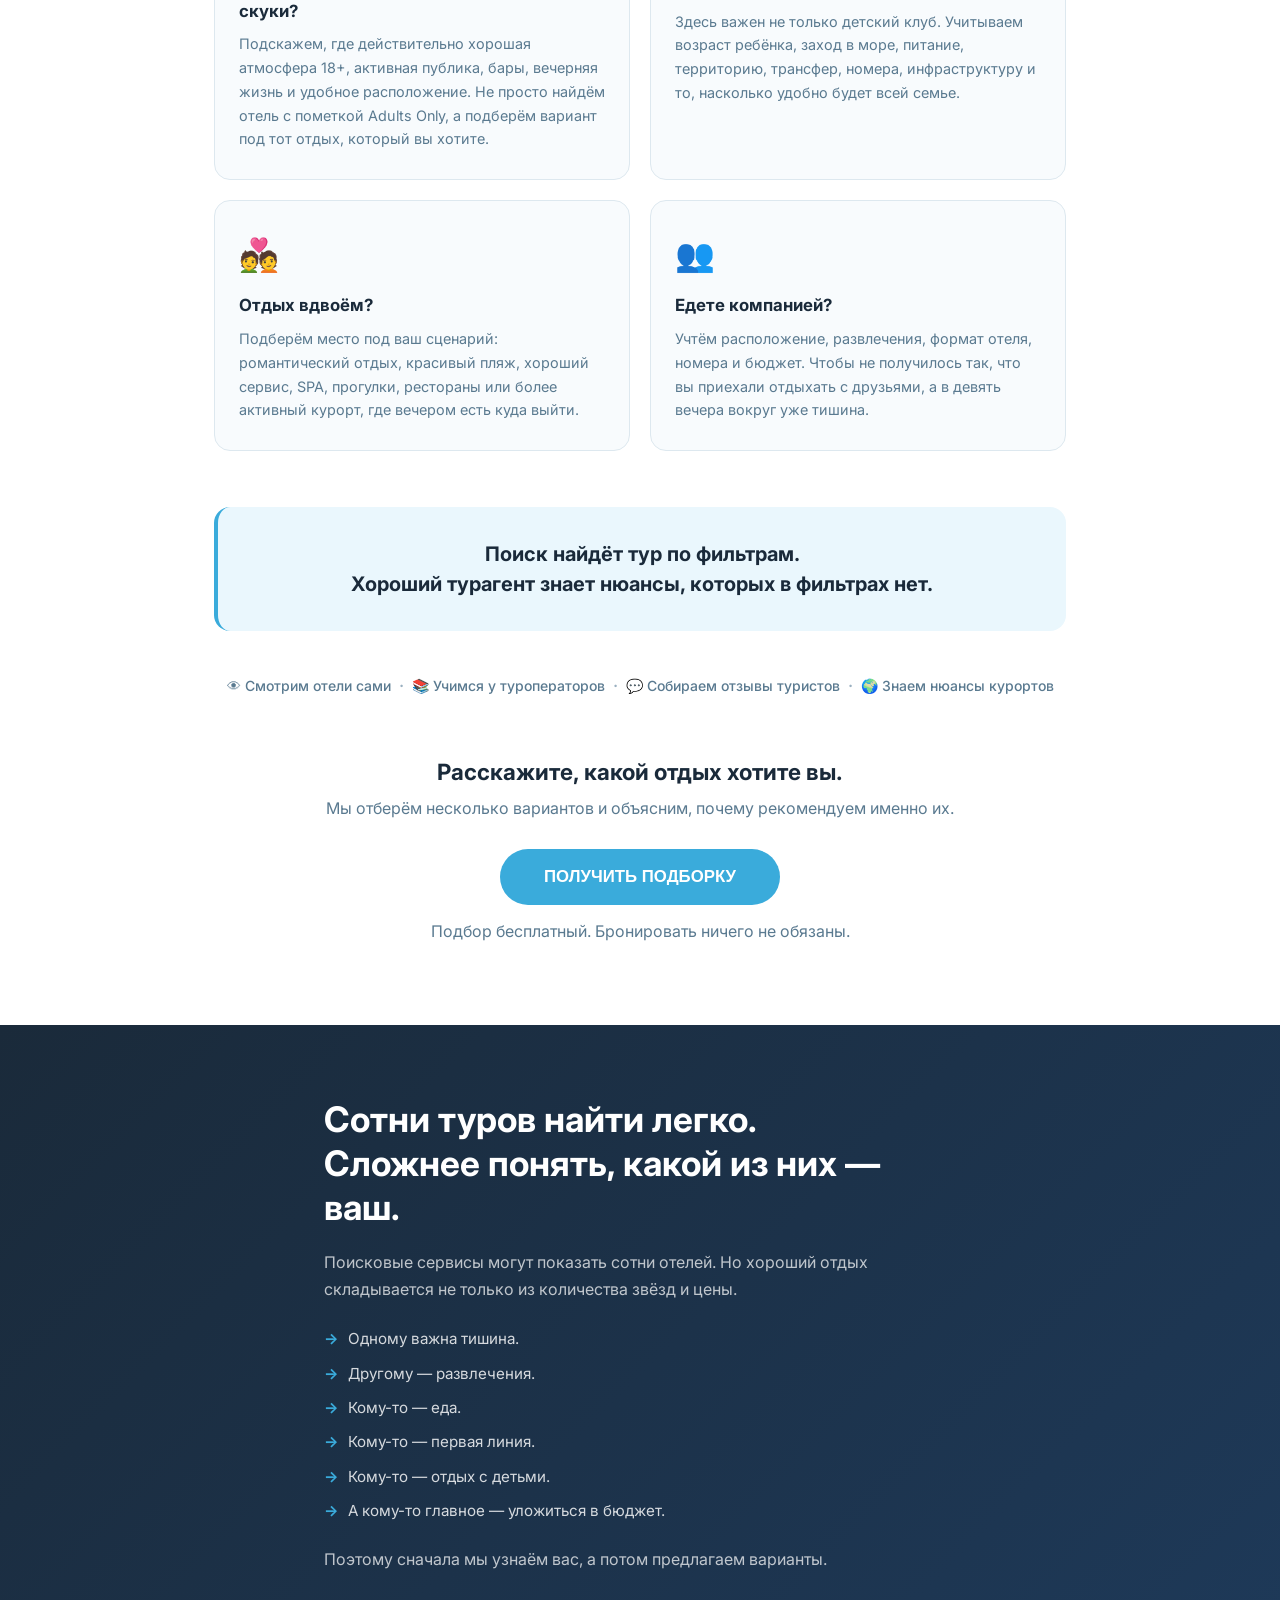
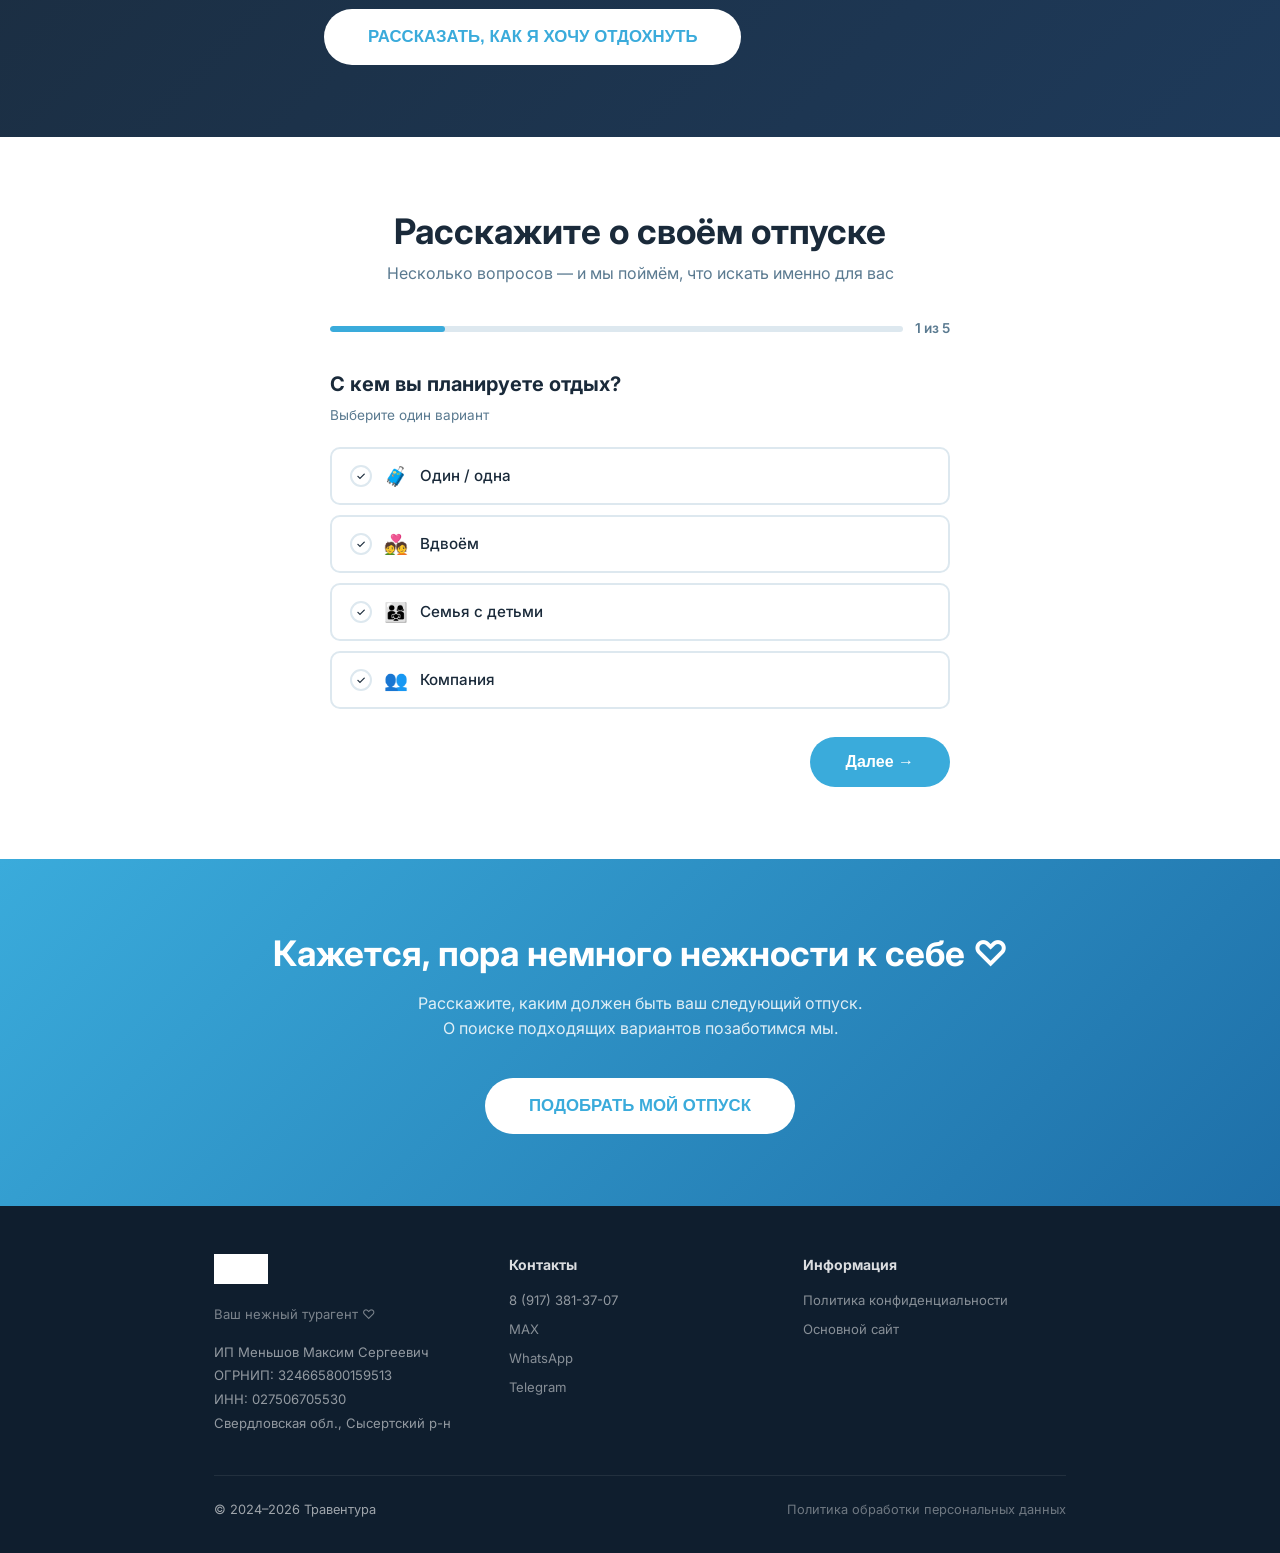
==== commit bf205fc0: "Блок WHY AGENT вставлен перед personal-block" ====
--- a/index.html
+++ b/index.html
@@ -86,6 +86,61 @@
 </section>
 
 <!-- PERSONAL BLOCK -->
+
+<!-- WHY AGENT BLOCK -->
+<section class="why-block">
+  <div class="container">
+    <h2 class="why-h2">Агрегатор покажет вам 500 отелей.<br>Мы знаем, какие из них действительно подойдут вам.</h2>
+    <p class="why-sub">Хороший отель — это не только звёзды, рейтинг и красивые фотографии.<br>Наши специалисты сами путешествуют, ездят в ознакомительные туры, смотрят отели своими глазами, проходят обучение по направлениям и получают обратную связь от туристов.<br>Поэтому мы подбираем не просто «страну и бюджет», а отдых под конкретного человека.</p>
+
+    <div class="why-cards">
+      <div class="why-card">
+        <div class="why-card-emoji">👯</div>
+        <h3>С подругой — отдохнуть без детей и скуки?</h3>
+        <p>Подскажем, где действительно хорошая атмосфера 18+, активная публика, бары, вечерняя жизнь и удобное расположение. Не просто найдём отель с пометкой Adults Only, а подберём вариант под тот отдых, который вы хотите.</p>
+      </div>
+      <div class="why-card">
+        <div class="why-card-emoji">👨‍👩‍👧</div>
+        <h3>Летите с детьми?</h3>
+        <p>Здесь важен не только детский клуб. Учитываем возраст ребёнка, заход в море, питание, территорию, трансфер, номера, инфраструктуру и то, насколько удобно будет всей семье.</p>
+      </div>
+      <div class="why-card">
+        <div class="why-card-emoji">💑</div>
+        <h3>Отдых вдвоём?</h3>
+        <p>Подберём место под ваш сценарий: романтический отдых, красивый пляж, хороший сервис, SPA, прогулки, рестораны или более активный курорт, где вечером есть куда выйти.</p>
+      </div>
+      <div class="why-card">
+        <div class="why-card-emoji">👥</div>
+        <h3>Едете компанией?</h3>
+        <p>Учтём расположение, развлечения, формат отеля, номера и бюджет. Чтобы не получилось так, что вы приехали отдыхать с друзьями, а в девять вечера вокруг уже тишина.</p>
+      </div>
+    </div>
+
+    <div class="why-accent">
+      Поиск найдёт тур по фильтрам.<br>
+      Хороший турагент знает нюансы, которых в фильтрах нет.
+    </div>
+
+    <div class="why-trust">
+      <span class="why-trust-item">👁 Смотрим отели сами</span>
+      <span class="why-trust-dot">·</span>
+      <span class="why-trust-item">📚 Учимся у туроператоров</span>
+      <span class="why-trust-dot">·</span>
+      <span class="why-trust-item">💬 Собираем отзывы туристов</span>
+      <span class="why-trust-dot">·</span>
+      <span class="why-trust-item">🌍 Знаем нюансы курортов</span>
+    </div>
+
+    <div class="why-cta">
+      <h3>Расскажите, какой отдых хотите вы.</h3>
+      <p>Мы отберём несколько вариантов и объясним, почему рекомендуем именно их.</p>
+      <button class="btn btn-primary btn-lg" onclick="scrollToQuiz(); trackEvent('quiz_start')">ПОЛУЧИТЬ ПОДБОРКУ</button>
+      <p class="why-cta-note">Подбор бесплатный. Бронировать ничего не обязаны.</p>
+    </div>
+  </div>
+</section>
+<!-- /WHY AGENT BLOCK -->
+
 <section class="personal-block" id="selection" style="scroll-margin-top:70px;">
   <div class="container personal-inner">
     <div>
--- a/styles.css
+++ b/styles.css
@@ -407,3 +407,188 @@
   gap: 12px;
   margin-bottom: 10px;
 }
+
+/* HERO — новые элементы */
+.hero-value {
+  font-size: 0.95rem;
+  color: var(--ink-soft);
+  margin-bottom: 32px;
+  line-height: 1.6;
+  max-width: 520px;
+  margin-left: auto;
+  margin-right: auto;
+}
+
+.hero-no-pressure {
+  font-size: 0.85rem;
+  color: var(--ink-xsoft);
+  margin-top: 6px;
+  margin-bottom: 28px;
+}
+
+.hero-benefits {
+  display: flex;
+  gap: 16px;
+  justify-content: center;
+  flex-wrap: wrap;
+  margin-bottom: 28px;
+}
+
+.hero-benefit {
+  font-size: 0.85rem;
+  color: var(--sky-dark);
+  font-weight: 600;
+  background: var(--sky-light);
+  padding: 6px 14px;
+  border-radius: 999px;
+}
+
+@media (max-width: 480px) {
+  .hero-benefits {
+    gap: 8px;
+  }
+  .hero-benefit {
+    font-size: 0.8rem;
+    padding: 5px 12px;
+  }
+  .hero-value {
+    font-size: 0.9rem;
+  }
+}
+
+/* ==============================
+   WHY AGENT BLOCK
+   ============================== */
+.why-block {
+  background: var(--bg);
+  padding: 80px 0;
+}
+
+.why-h2 {
+  text-align: center;
+  color: var(--ink);
+  margin-bottom: 24px;
+  line-height: 1.3;
+}
+
+.why-sub {
+  text-align: center;
+  max-width: 680px;
+  margin: 0 auto 56px;
+  font-size: 1rem;
+  color: var(--ink-soft);
+  line-height: 1.7;
+}
+
+.why-cards {
+  display: grid;
+  grid-template-columns: 1fr 1fr;
+  gap: 20px;
+  margin-bottom: 56px;
+}
+
+.why-card {
+  background: var(--bg-soft);
+  border: 1.5px solid var(--border);
+  border-radius: var(--radius);
+  padding: 28px 24px;
+  transition: box-shadow 0.2s;
+}
+
+.why-card:hover {
+  box-shadow: var(--shadow-hover);
+}
+
+.why-card-emoji {
+  font-size: 2rem;
+  margin-bottom: 14px;
+}
+
+.why-card h3 {
+  font-size: 1.05rem;
+  color: var(--ink);
+  margin-bottom: 10px;
+  line-height: 1.35;
+}
+
+.why-card p {
+  font-size: 0.9rem;
+  color: var(--ink-soft);
+  line-height: 1.65;
+}
+
+.why-accent {
+  text-align: center;
+  font-size: 1.25rem;
+  font-weight: 700;
+  color: var(--ink);
+  line-height: 1.5;
+  margin-bottom: 40px;
+  padding: 32px 24px;
+  background: var(--sky-light);
+  border-radius: var(--radius);
+  border-left: 4px solid var(--sky);
+}
+
+.why-trust {
+  display: flex;
+  align-items: center;
+  justify-content: center;
+  flex-wrap: wrap;
+  gap: 8px;
+  margin-bottom: 56px;
+}
+
+.why-trust-item {
+  font-size: 0.875rem;
+  color: var(--ink-soft);
+  font-weight: 500;
+}
+
+.why-trust-dot {
+  color: var(--ink-xsoft);
+  font-size: 1.2rem;
+}
+
+.why-cta {
+  text-align: center;
+}
+
+.why-cta h3 {
+  font-size: 1.4rem;
+  color: var(--ink);
+  margin-bottom: 10px;
+}
+
+.why-cta p {
+  color: var(--ink-soft);
+  margin-bottom: 28px;
+  font-size: 1rem;
+}
+
+.why-cta-note {
+  font-size: 0.85rem;
+  color: var(--ink-xsoft);
+  margin-top: 14px !important;
+  margin-bottom: 0 !important;
+}
+
+@media (max-width: 768px) {
+  .why-cards {
+    grid-template-columns: 1fr;
+  }
+  .why-accent {
+    font-size: 1.1rem;
+    padding: 24px 20px;
+  }
+  .why-trust {
+    flex-direction: column;
+    gap: 6px;
+  }
+  .why-trust-dot {
+    display: none;
+  }
+  .why-h2 {
+    font-size: 1.4rem;
+  }
+}
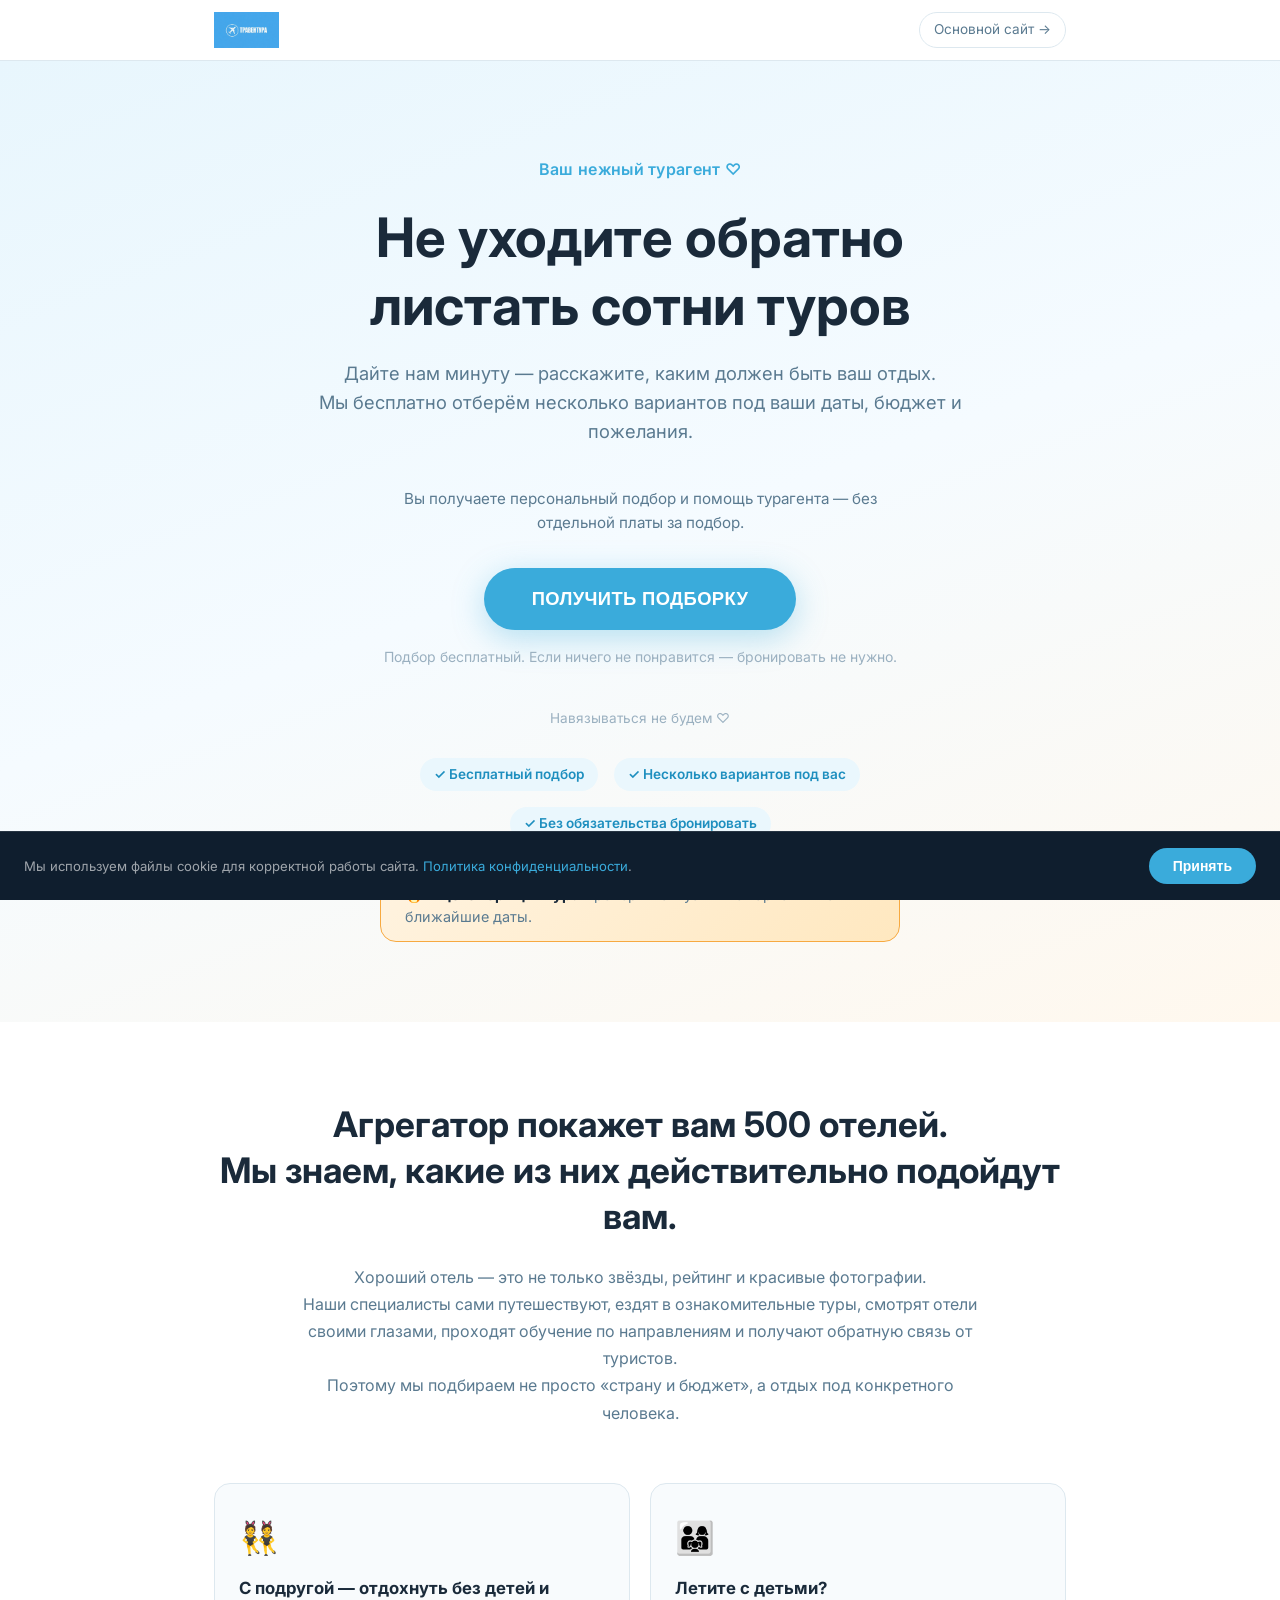
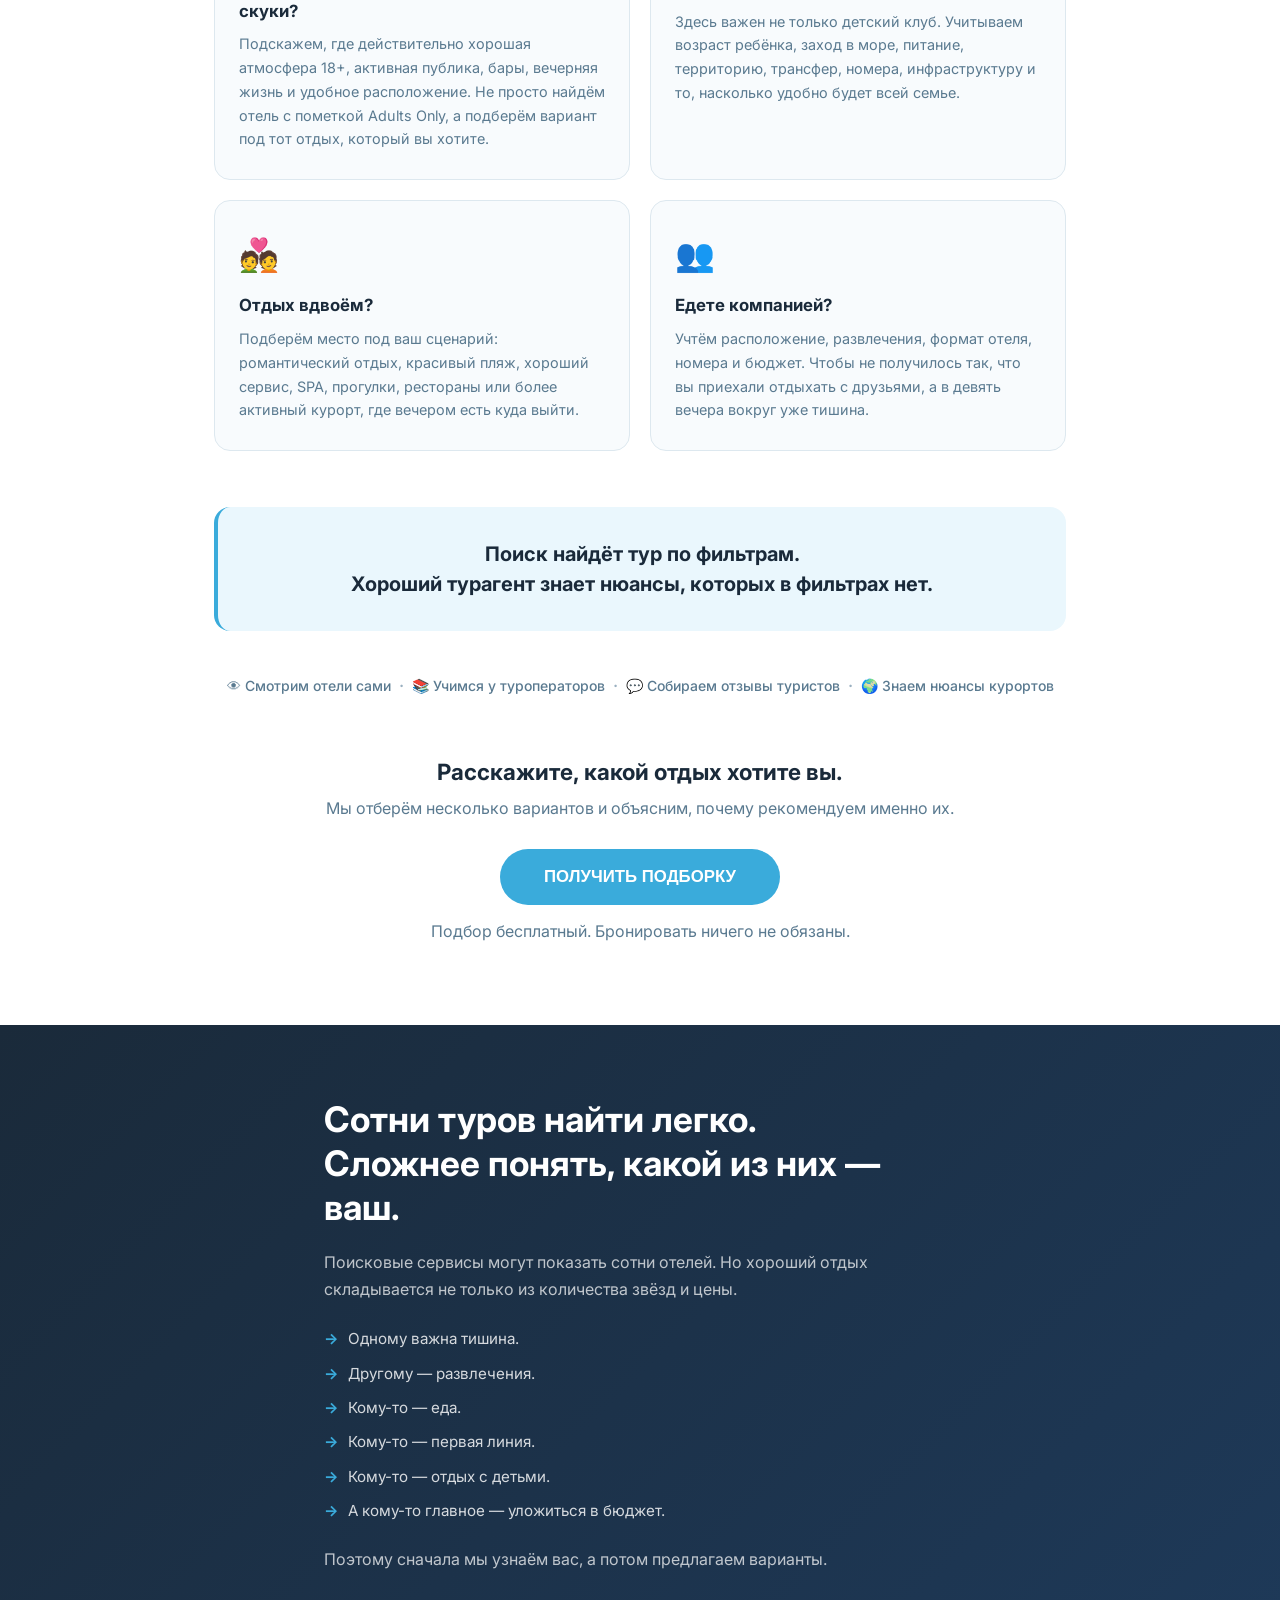
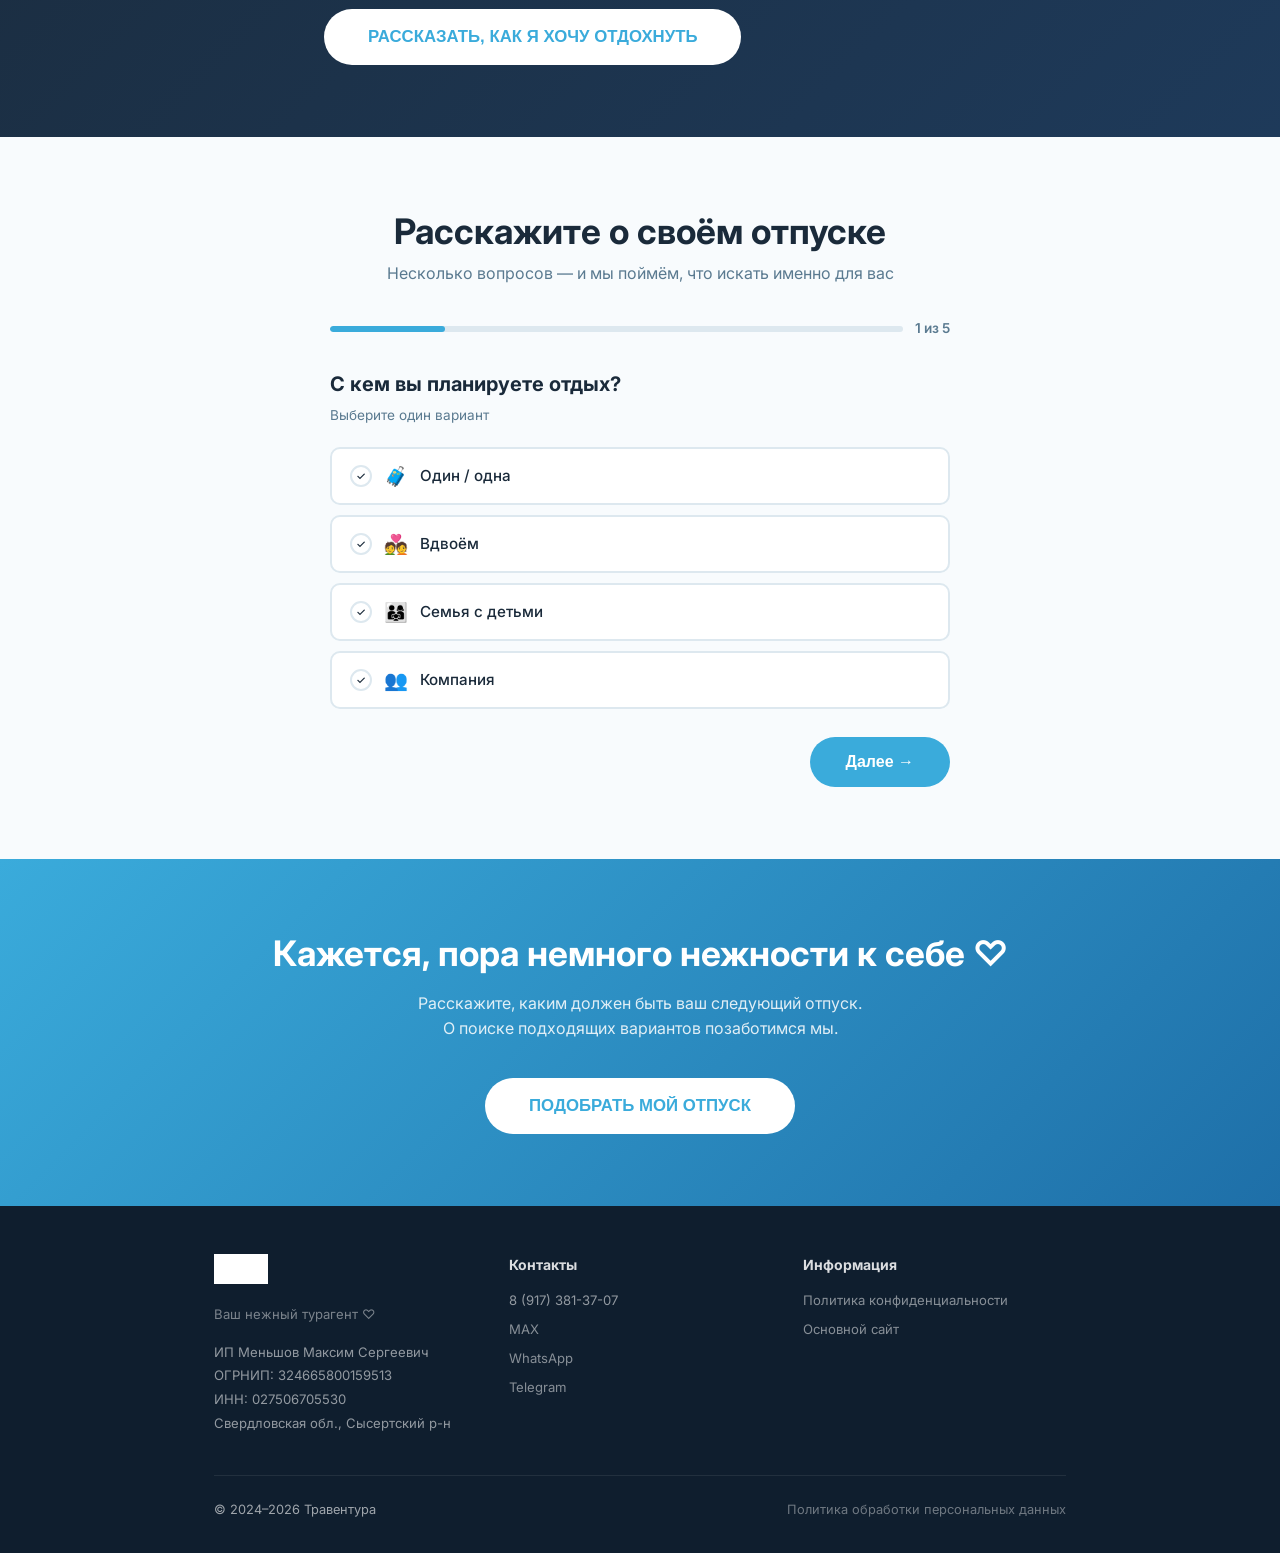
==== commit 1d217ed1: "Исправлен id quiz-section (убран дублирующий quiz)" ====
--- a/index.html
+++ b/index.html
@@ -163,7 +163,8 @@
 </section>
 
 <!-- QUIZ -->
-<section id="quiz-section quiz" style="scroll-margin-top:70px;">
+<span id="quiz" style="display:block;height:0;visibility:hidden;"></span>
+<section id="quiz-section" style="scroll-margin-top:70px;">
   <div class="container">
     <div class="quiz-wrapper">
 
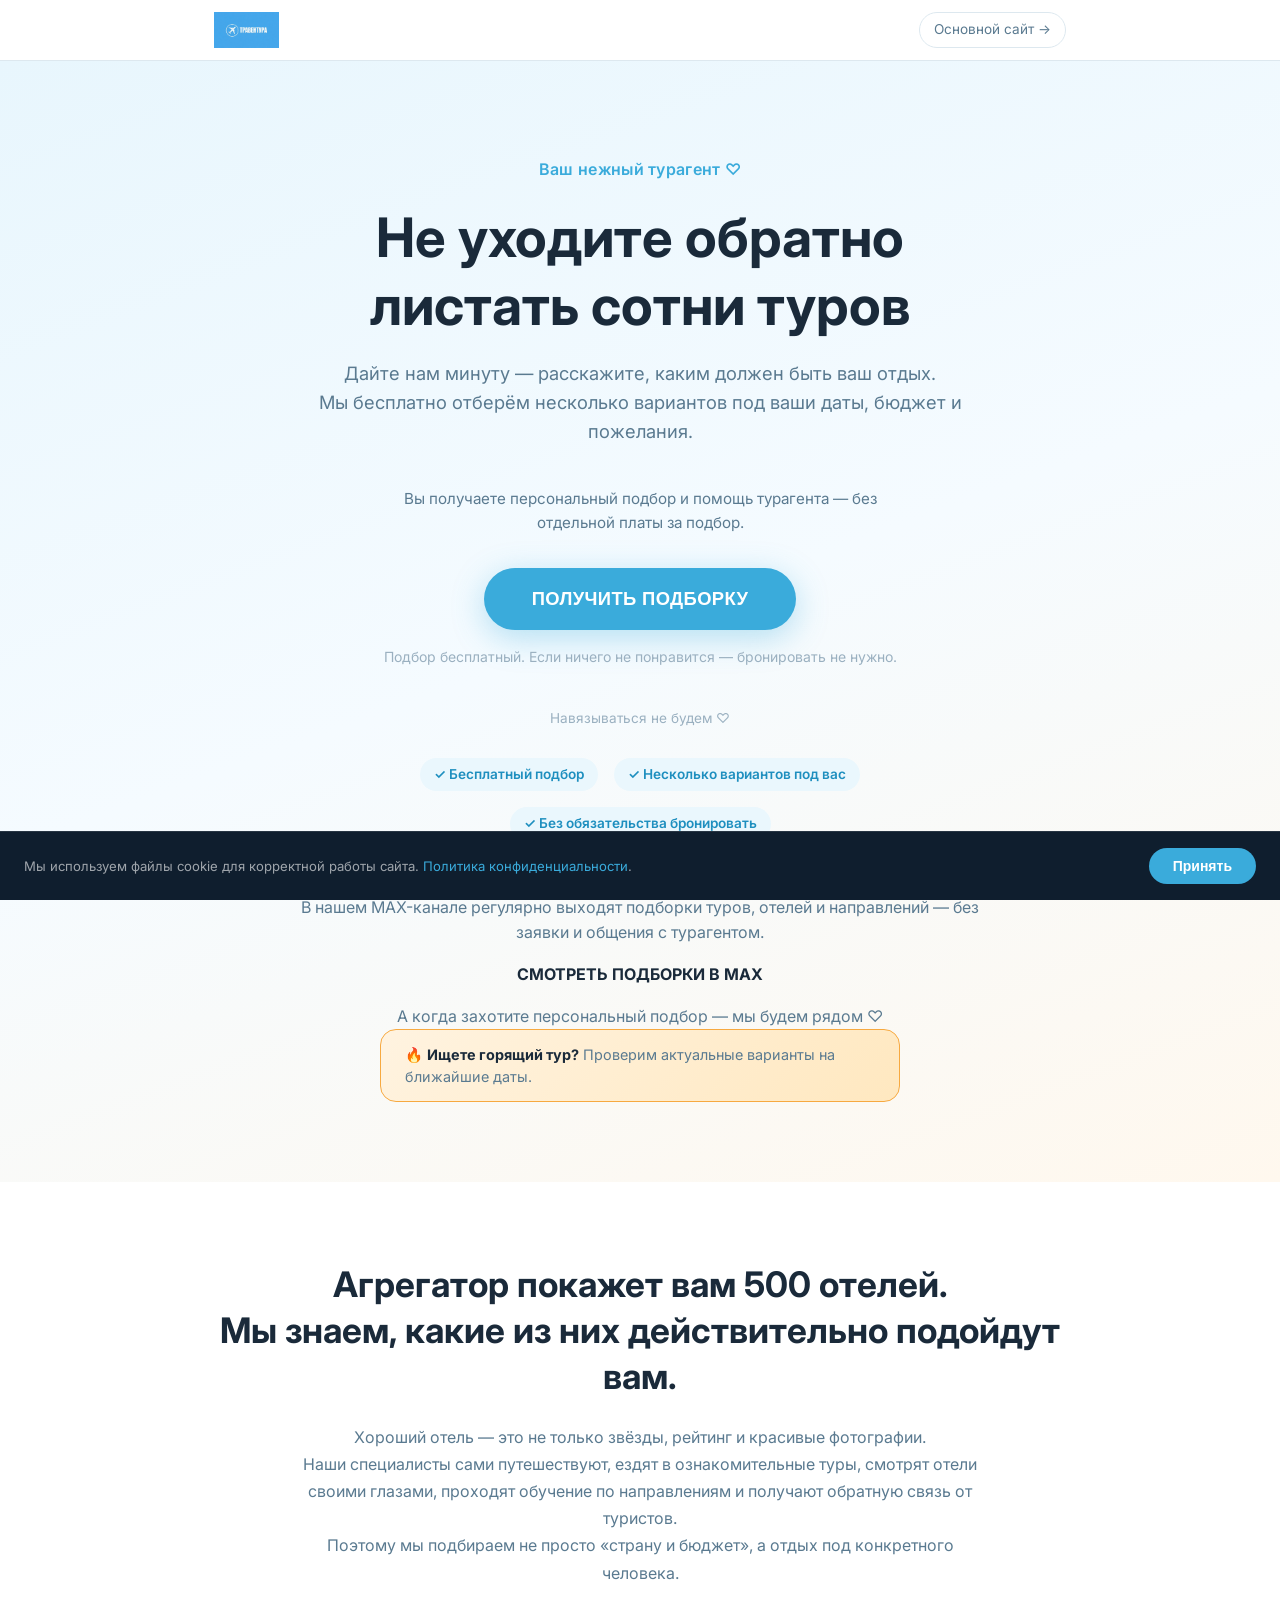
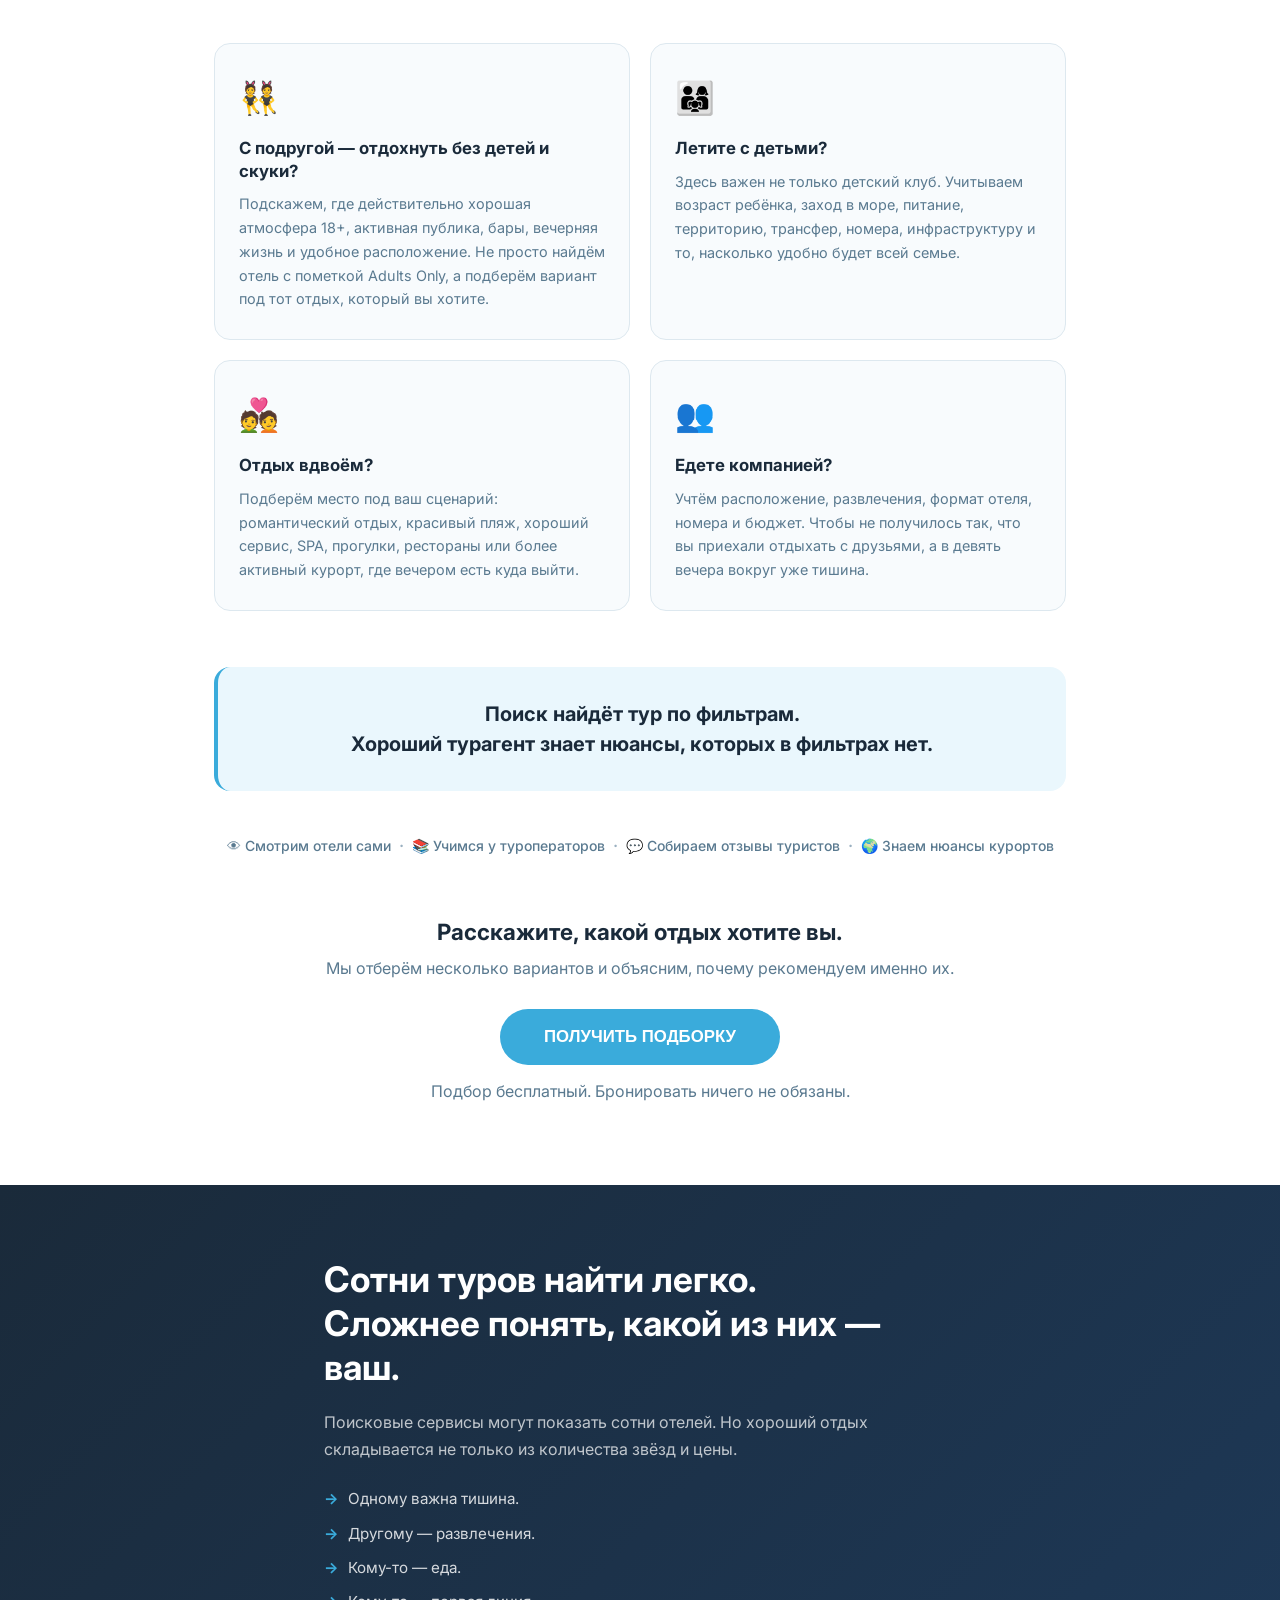
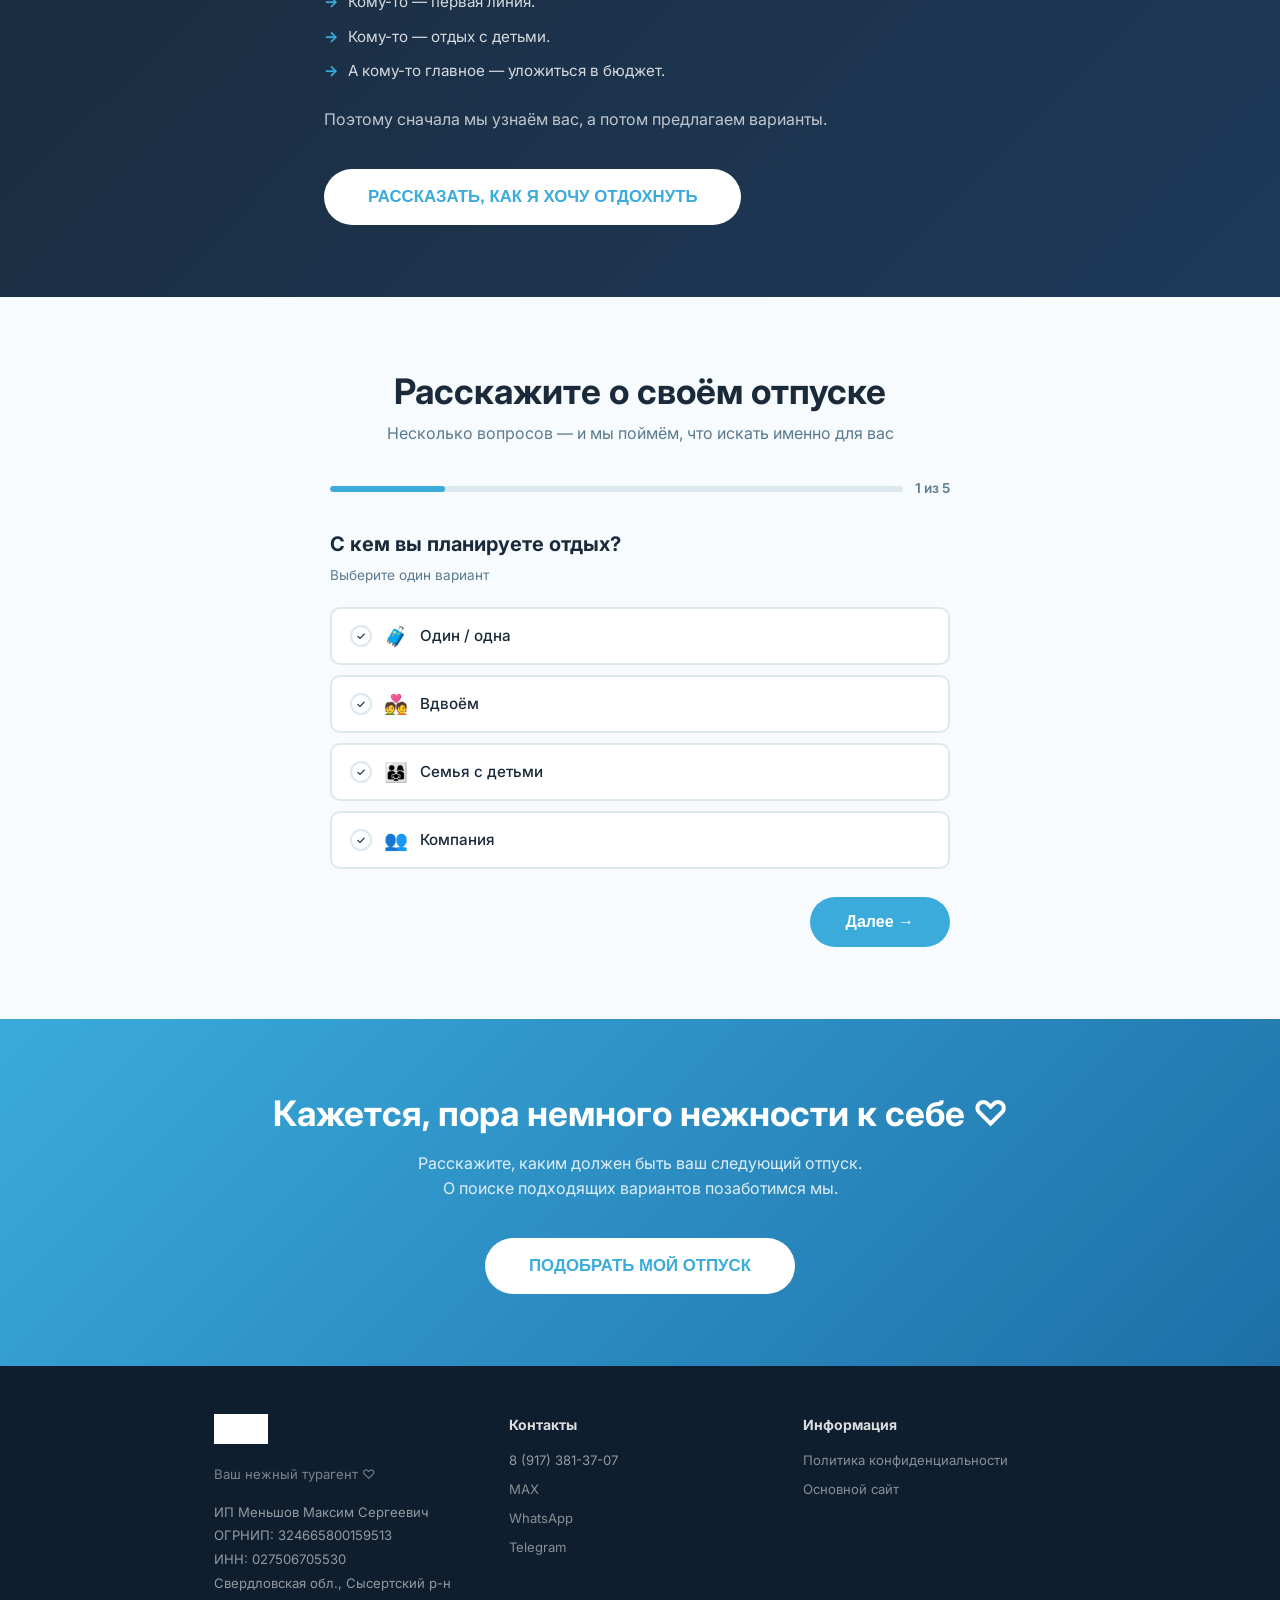
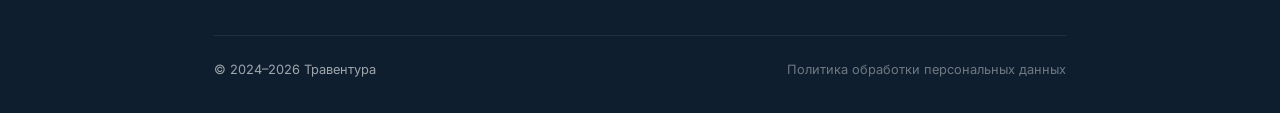
==== commit 4c1e2d66: "Добавлен вторичный CTA MAX-канал в Hero" ====
--- a/index.html
+++ b/index.html
@@ -30,7 +30,7 @@
     const CONFIG = {
       TEST_MODE: true,
       LEAD_ENDPOINT: 'https://TODO_REPLACE_WITH_REAL_ENDPOINT/lead',
-      METRIKA_ID: null,
+      METRIKA_ID: 113045925,
       MESSENGER: {
         max: 'https://max.ru/u/f9LHodD0cOI5Bu6OY6F2wDEy1w_PD9dyJCy7CaNxEhUkTR9gp3fVTQ16Tu0',
         whatsapp: 'https://wa.me/79120444720',
@@ -77,6 +77,16 @@
         <span class="hero-benefit">✓ Бесплатный подбор</span>
         <span class="hero-benefit">✓ Несколько вариантов под вас</span>
         <span class="hero-benefit">✓ Без обязательства бронировать</span>
+      </div>
+      <div class="hero-max-channel">
+        <p class="hero-max-title">Хотите сначала просто посмотреть варианты?</p>
+        <p class="hero-max-text">В нашем MAX-канале регулярно выходят подборки туров, отелей и направлений — без заявки и общения с турагентом.</p>
+        <a href="https://max.ru/channel_Traventura" target="_blank" rel="noopener"
+           class="btn btn-max-channel"
+           onclick="trackEvent('max_channel_click')">
+          СМОТРЕТЬ ПОДБОРКИ В MAX
+        </a>
+        <p class="hero-max-note">А когда захотите персональный подбор — мы будем рядом ♡</p>
       </div>
       <div class="hero-hot-pill">
         🔥 <strong>Ищете горящий тур?</strong> Проверим актуальные варианты на ближайшие даты.
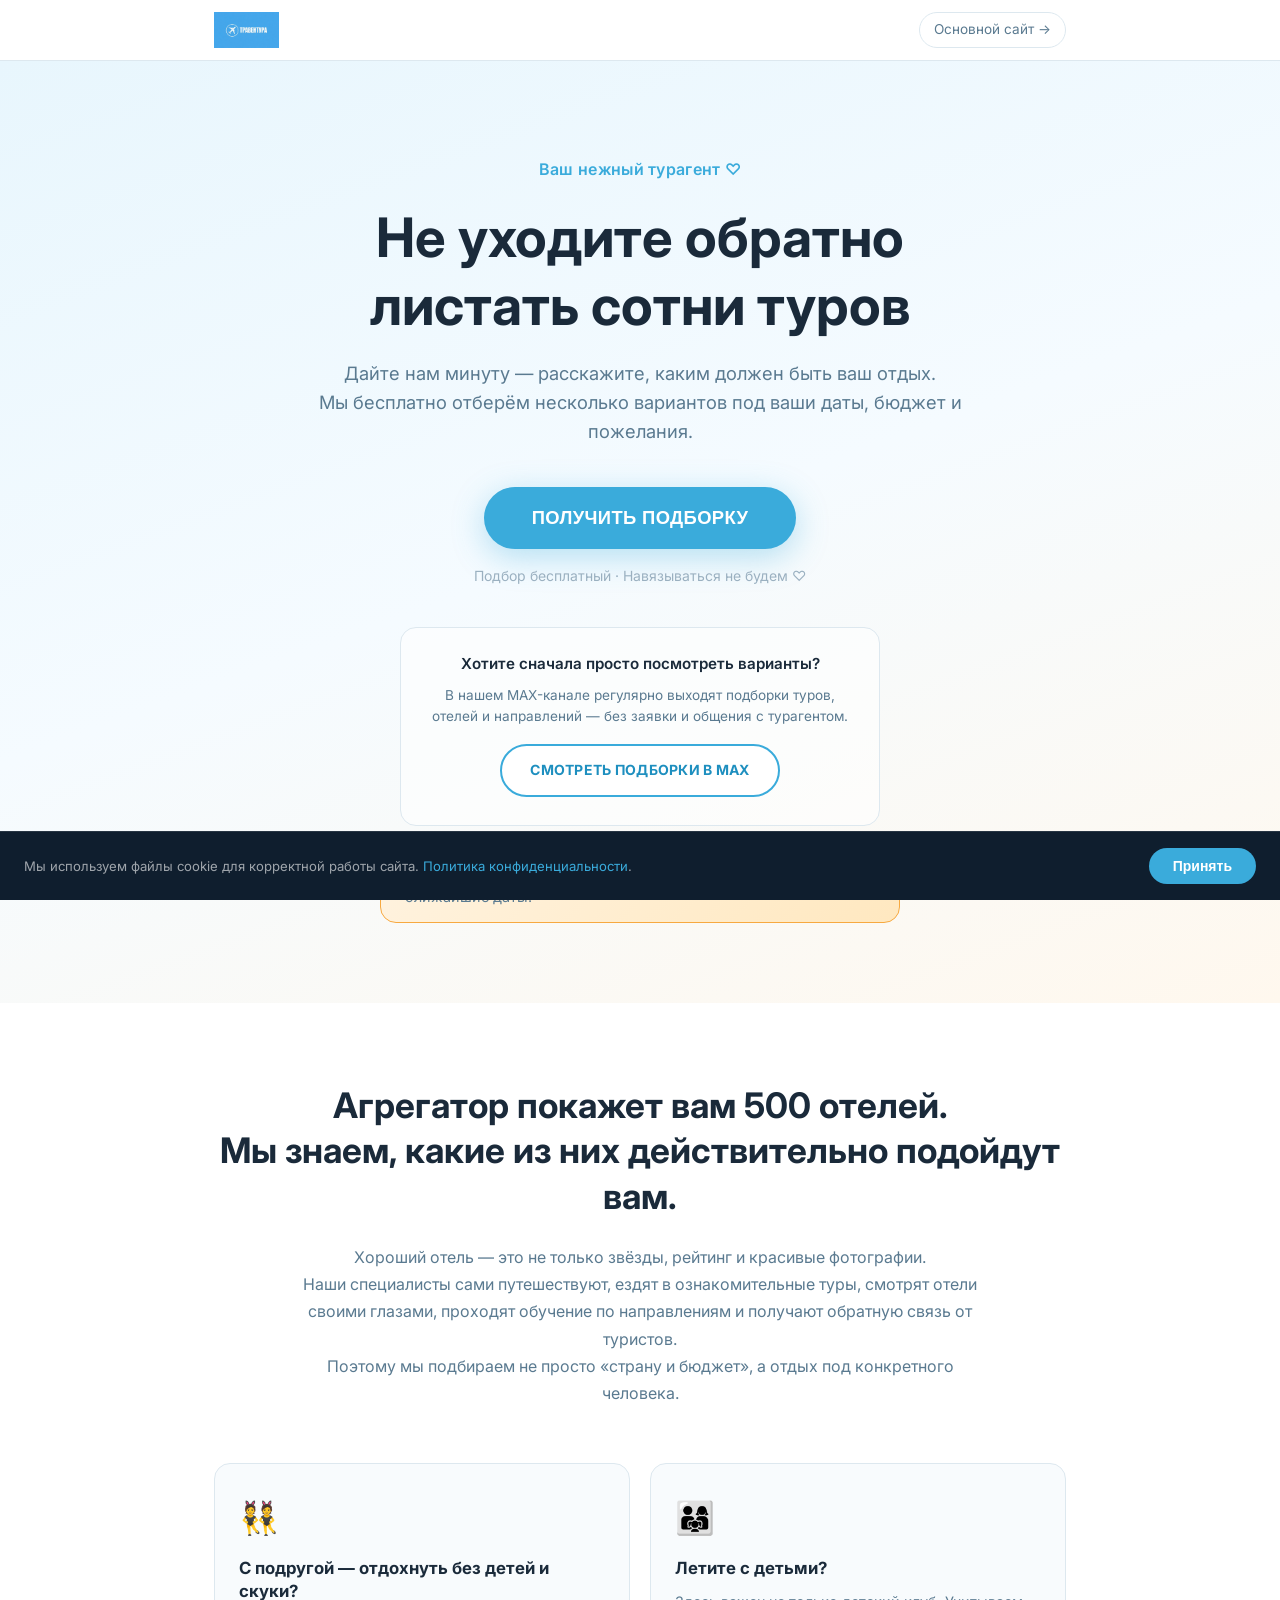
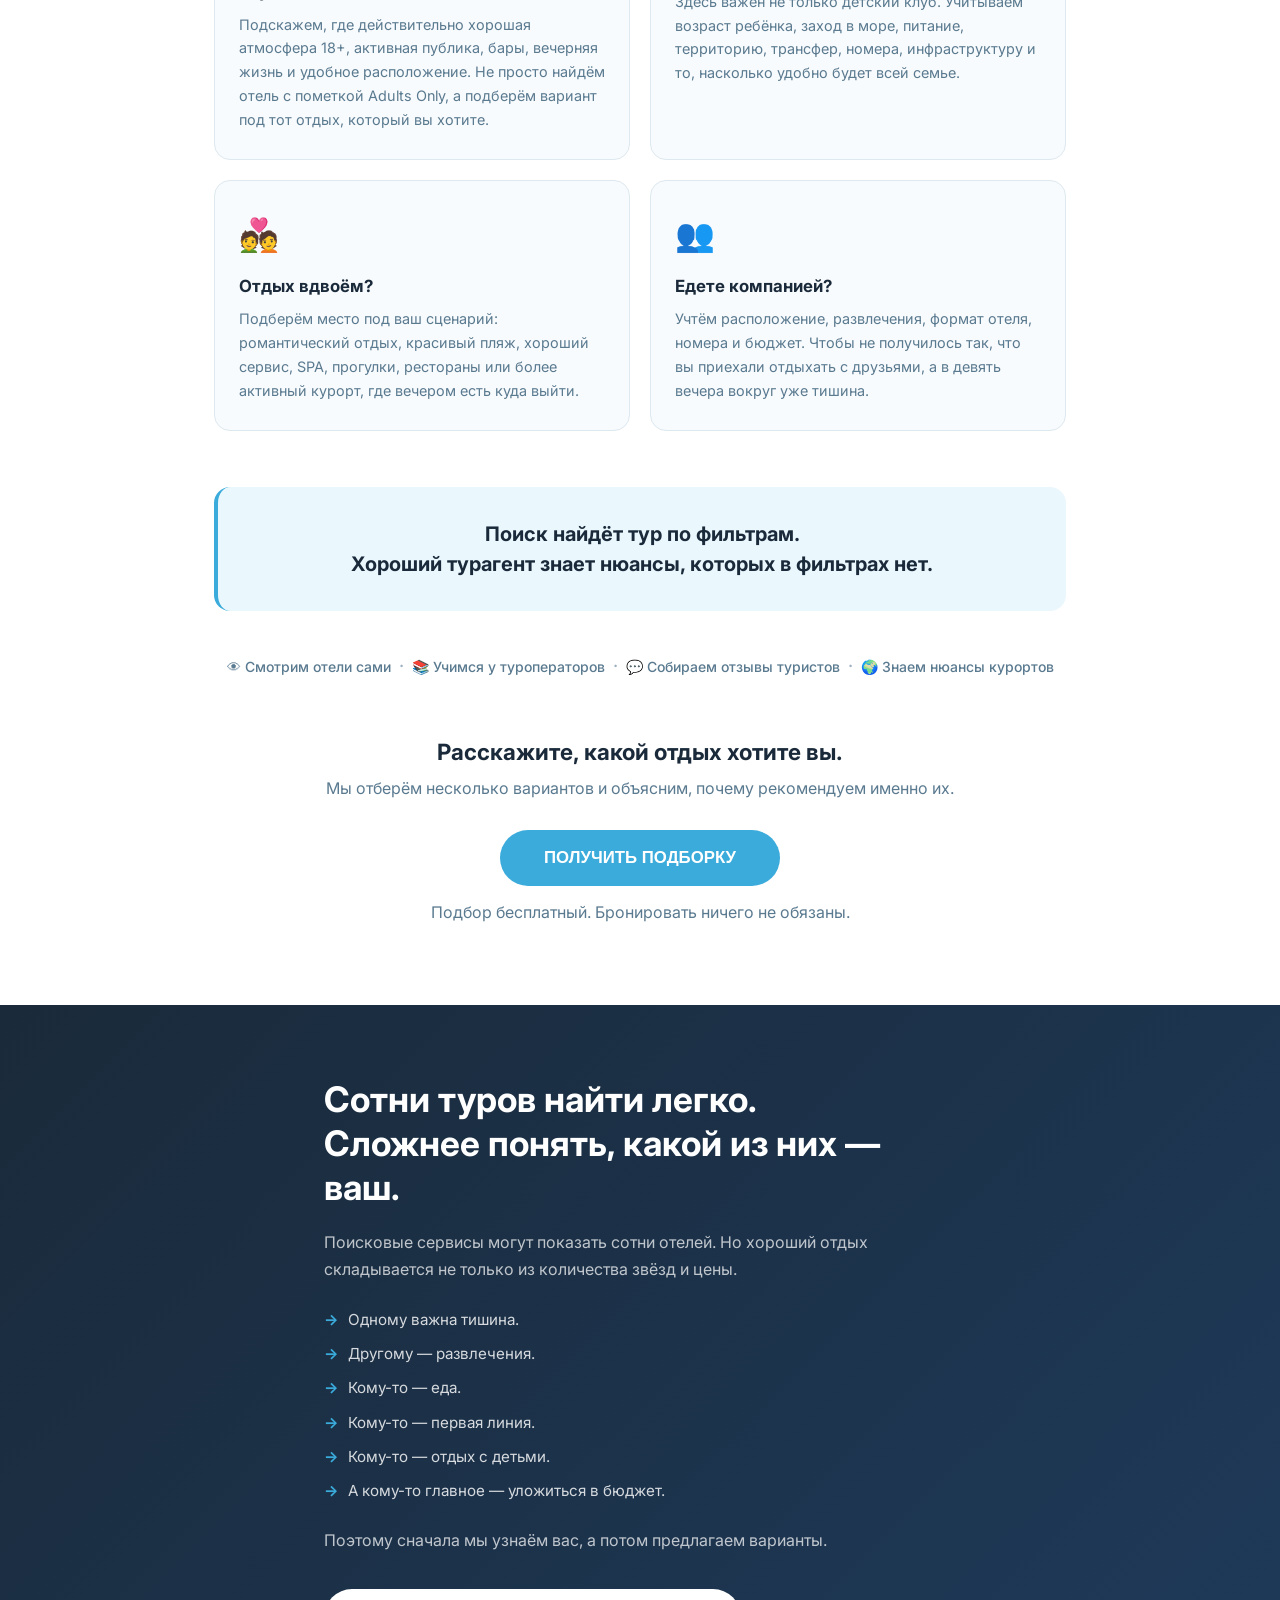
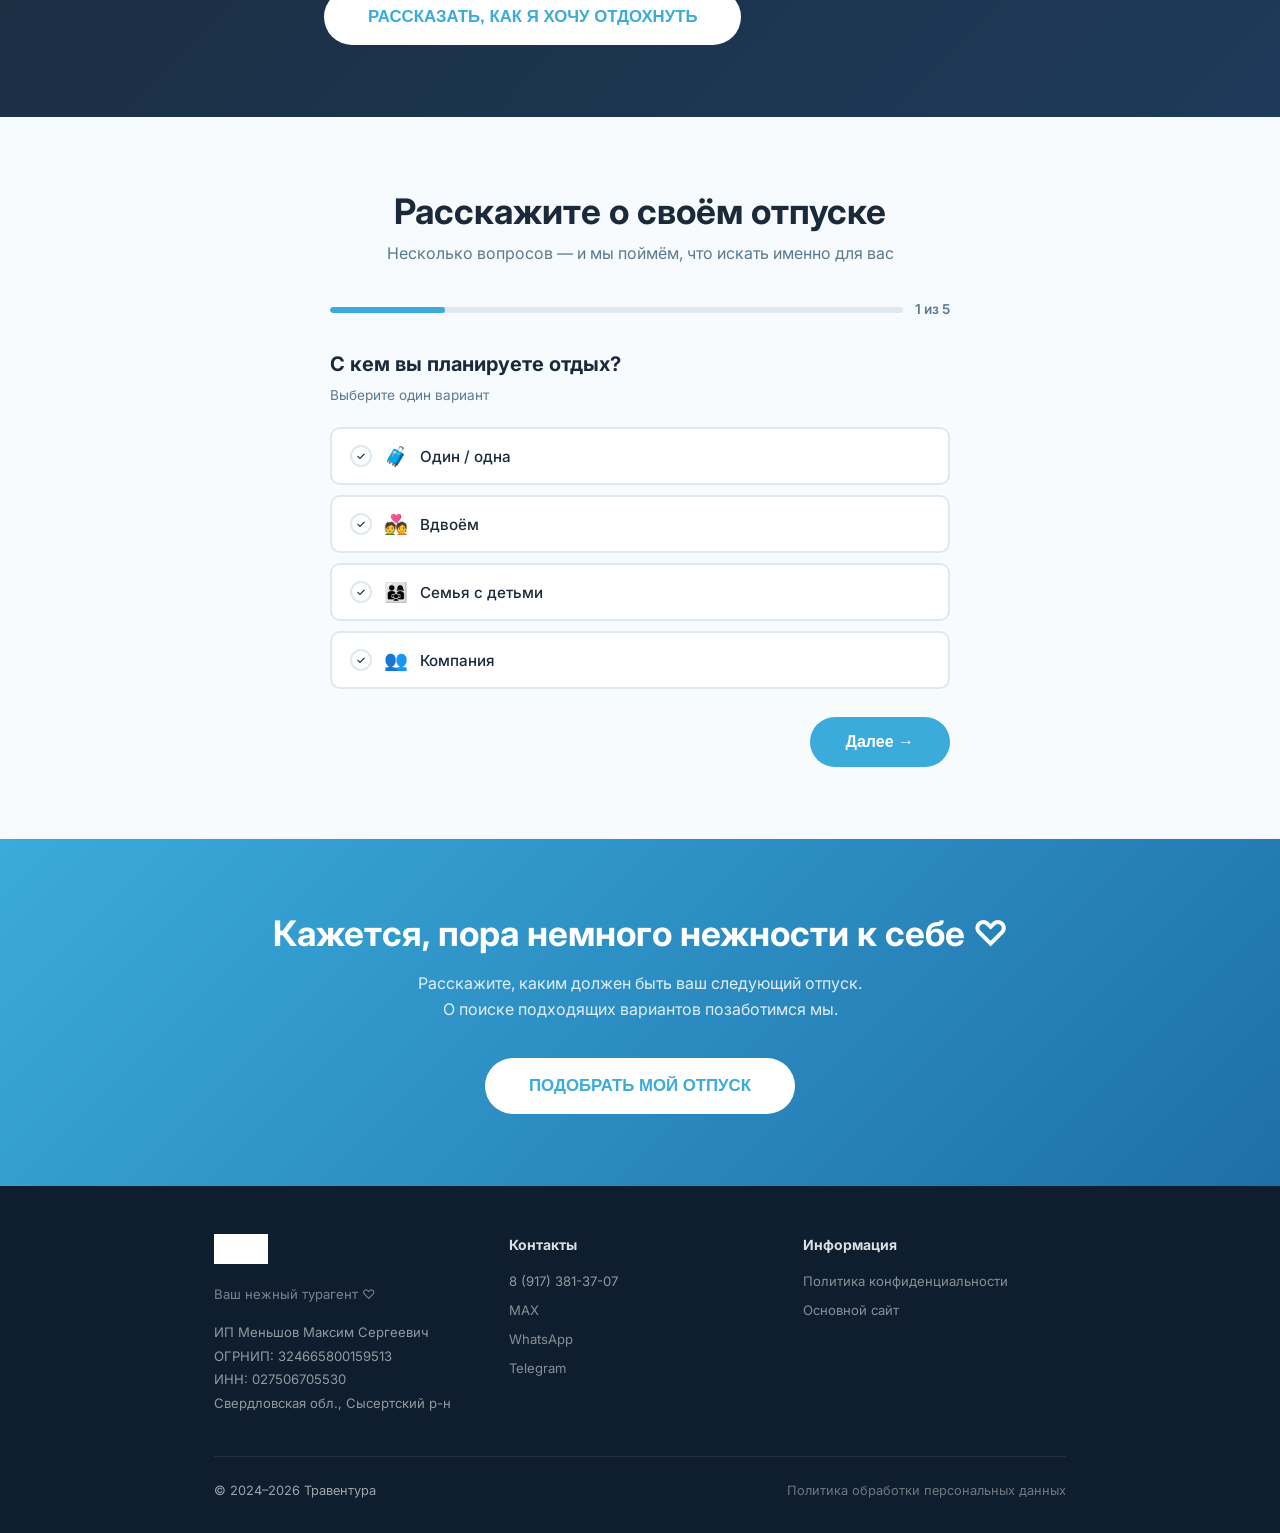
==== commit 23cf527f: "Hero: удалены дублирующие элементы через regex" ====
--- a/index.html
+++ b/index.html
@@ -67,17 +67,10 @@
       <div class="hero-tagline">Ваш нежный турагент ♡</div>
       <h1>Не уходите обратно<br>листать сотни туров</h1>
       <p class="hero-sub">Дайте нам минуту — расскажите, каким должен быть ваш отдых.<br>Мы бесплатно отберём несколько вариантов под ваши даты, бюджет и пожелания.</p>
-      <p class="hero-value">Вы получаете персональный подбор и помощь турагента — без отдельной платы за подбор.</p>
       <button class="btn btn-primary btn-hero" onclick="scrollToQuiz(); trackEvent('quiz_start')">
         ПОЛУЧИТЬ ПОДБОРКУ
       </button>
-      <p class="hero-cta-note">Подбор бесплатный. Если ничего не понравится — бронировать не нужно.</p>
-      <p class="hero-no-pressure">Навязываться не будем ♡</p>
-      <div class="hero-benefits">
-        <span class="hero-benefit">✓ Бесплатный подбор</span>
-        <span class="hero-benefit">✓ Несколько вариантов под вас</span>
-        <span class="hero-benefit">✓ Без обязательства бронировать</span>
-      </div>
+      <p class="hero-cta-note">Подбор бесплатный · Навязываться не будем ♡</p>
       <div class="hero-max-channel">
         <p class="hero-max-title">Хотите сначала просто посмотреть варианты?</p>
         <p class="hero-max-text">В нашем MAX-канале регулярно выходят подборки туров, отелей и направлений — без заявки и общения с турагентом.</p>
@@ -86,7 +79,6 @@
            onclick="trackEvent('max_channel_click')">
           СМОТРЕТЬ ПОДБОРКИ В MAX
         </a>
-        <p class="hero-max-note">А когда захотите персональный подбор — мы будем рядом ♡</p>
       </div>
       <div class="hero-hot-pill">
         🔥 <strong>Ищете горящий тур?</strong> Проверим актуальные варианты на ближайшие даты.
--- a/styles.css
+++ b/styles.css
@@ -592,3 +592,70 @@
     font-size: 1.4rem;
   }
 }
+
+/* MAX CHANNEL BLOCK */
+.hero-max-channel {
+  margin: 32px auto 24px;
+  max-width: 480px;
+  padding: 24px;
+  background: rgba(255,255,255,0.6);
+  border: 1.5px solid var(--border);
+  border-radius: var(--radius);
+  text-align: center;
+}
+
+.hero-max-title {
+  font-size: 0.95rem;
+  font-weight: 600;
+  color: var(--ink);
+  margin-bottom: 8px;
+}
+
+.hero-max-text {
+  font-size: 0.85rem;
+  color: var(--ink-soft);
+  line-height: 1.6;
+  margin-bottom: 16px;
+}
+
+.btn-max-channel {
+  display: inline-block;
+  padding: 13px 28px;
+  border-radius: 999px;
+  font-size: 0.875rem;
+  font-weight: 700;
+  color: var(--sky-dark) !important;
+  border: 2px solid var(--sky) !important;
+  background: #fff !important;
+  cursor: pointer;
+  transition: all 0.2s;
+  text-decoration: none !important;
+  font-family: var(--font);
+  letter-spacing: 0.02em;
+  margin-bottom: 4px;
+}
+
+.btn-max-channel:hover {
+  background: var(--sky-light) !important;
+  transform: translateY(-1px);
+  box-shadow: 0 4px 16px rgba(58,171,219,0.15);
+}
+
+.hero-max-note {
+  font-size: 0.8rem;
+  color: var(--ink-xsoft);
+  margin-top: 12px;
+  margin-bottom: 0;
+}
+
+@media (max-width: 480px) {
+  .hero-max-channel {
+    padding: 18px 16px;
+    margin: 24px auto 20px;
+  }
+  .btn-max-channel {
+    width: 100%;
+    font-size: 0.82rem;
+    padding: 12px 16px;
+  }
+}
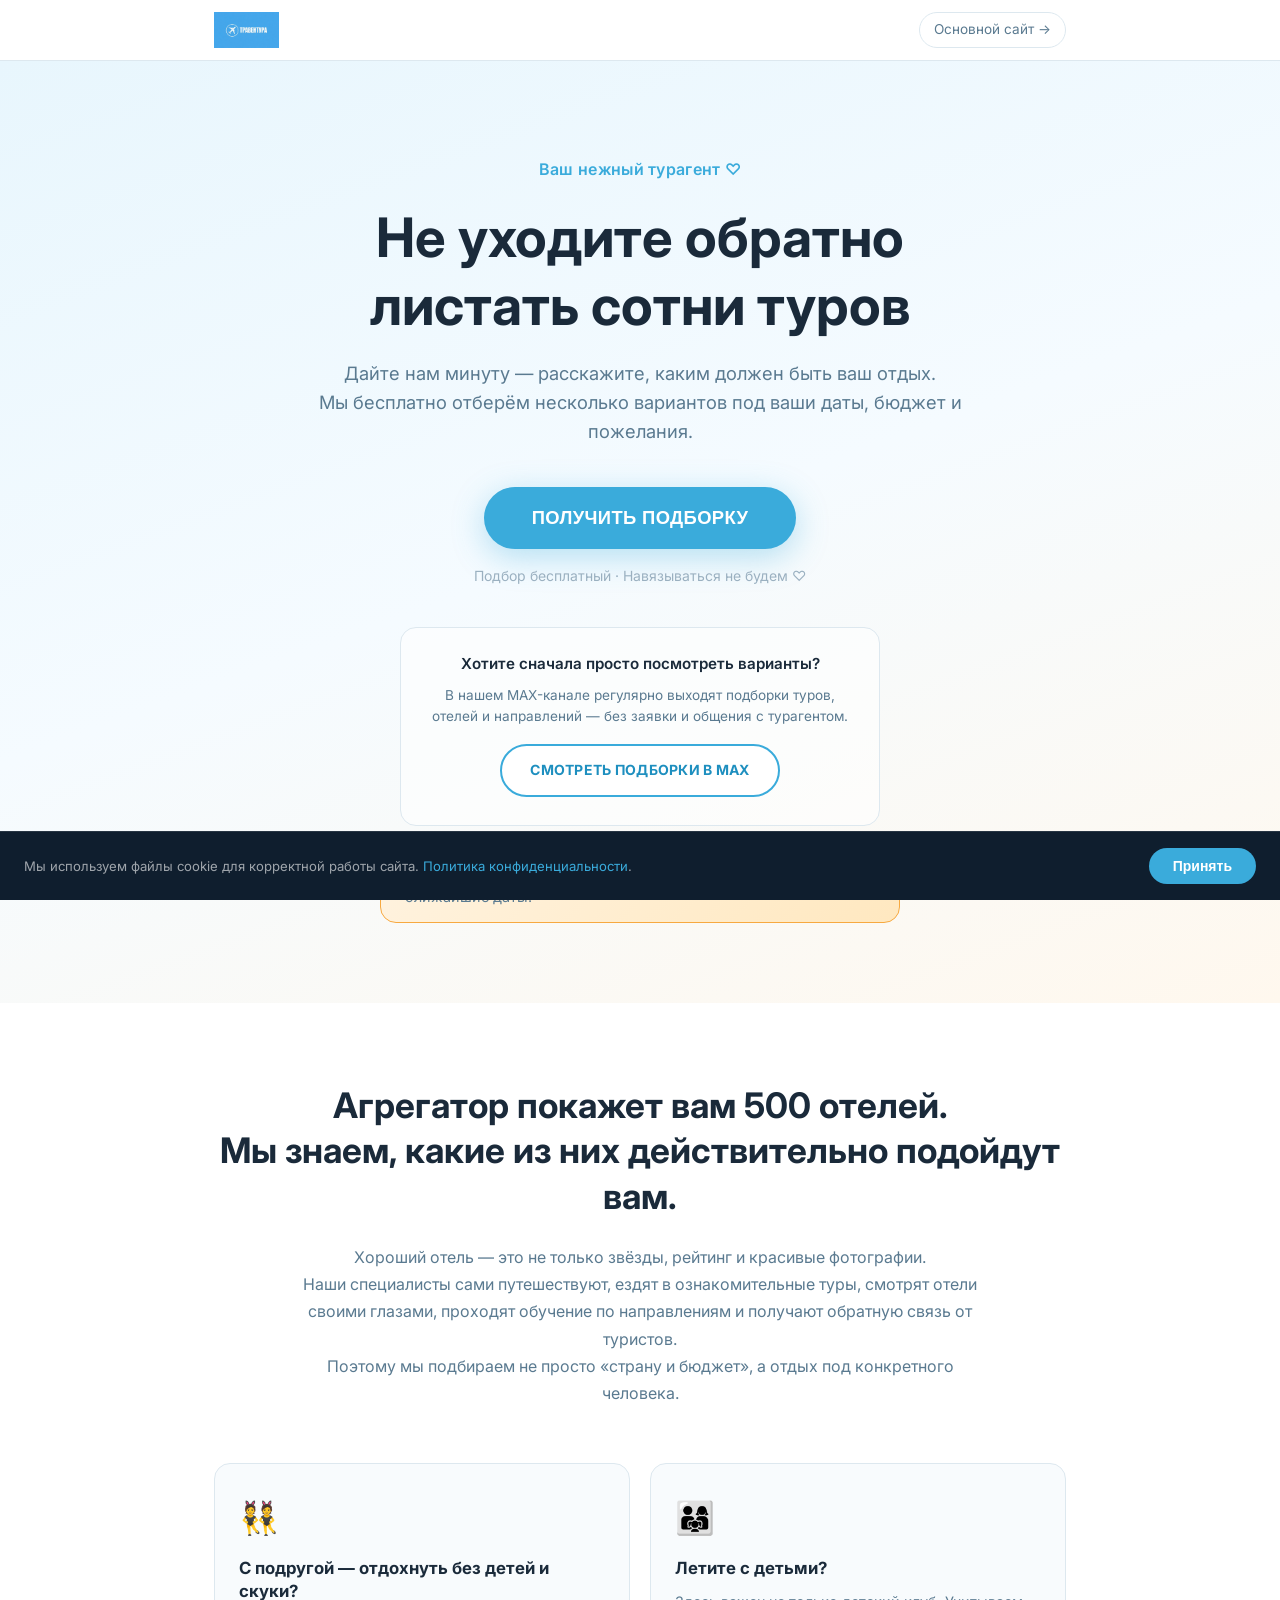
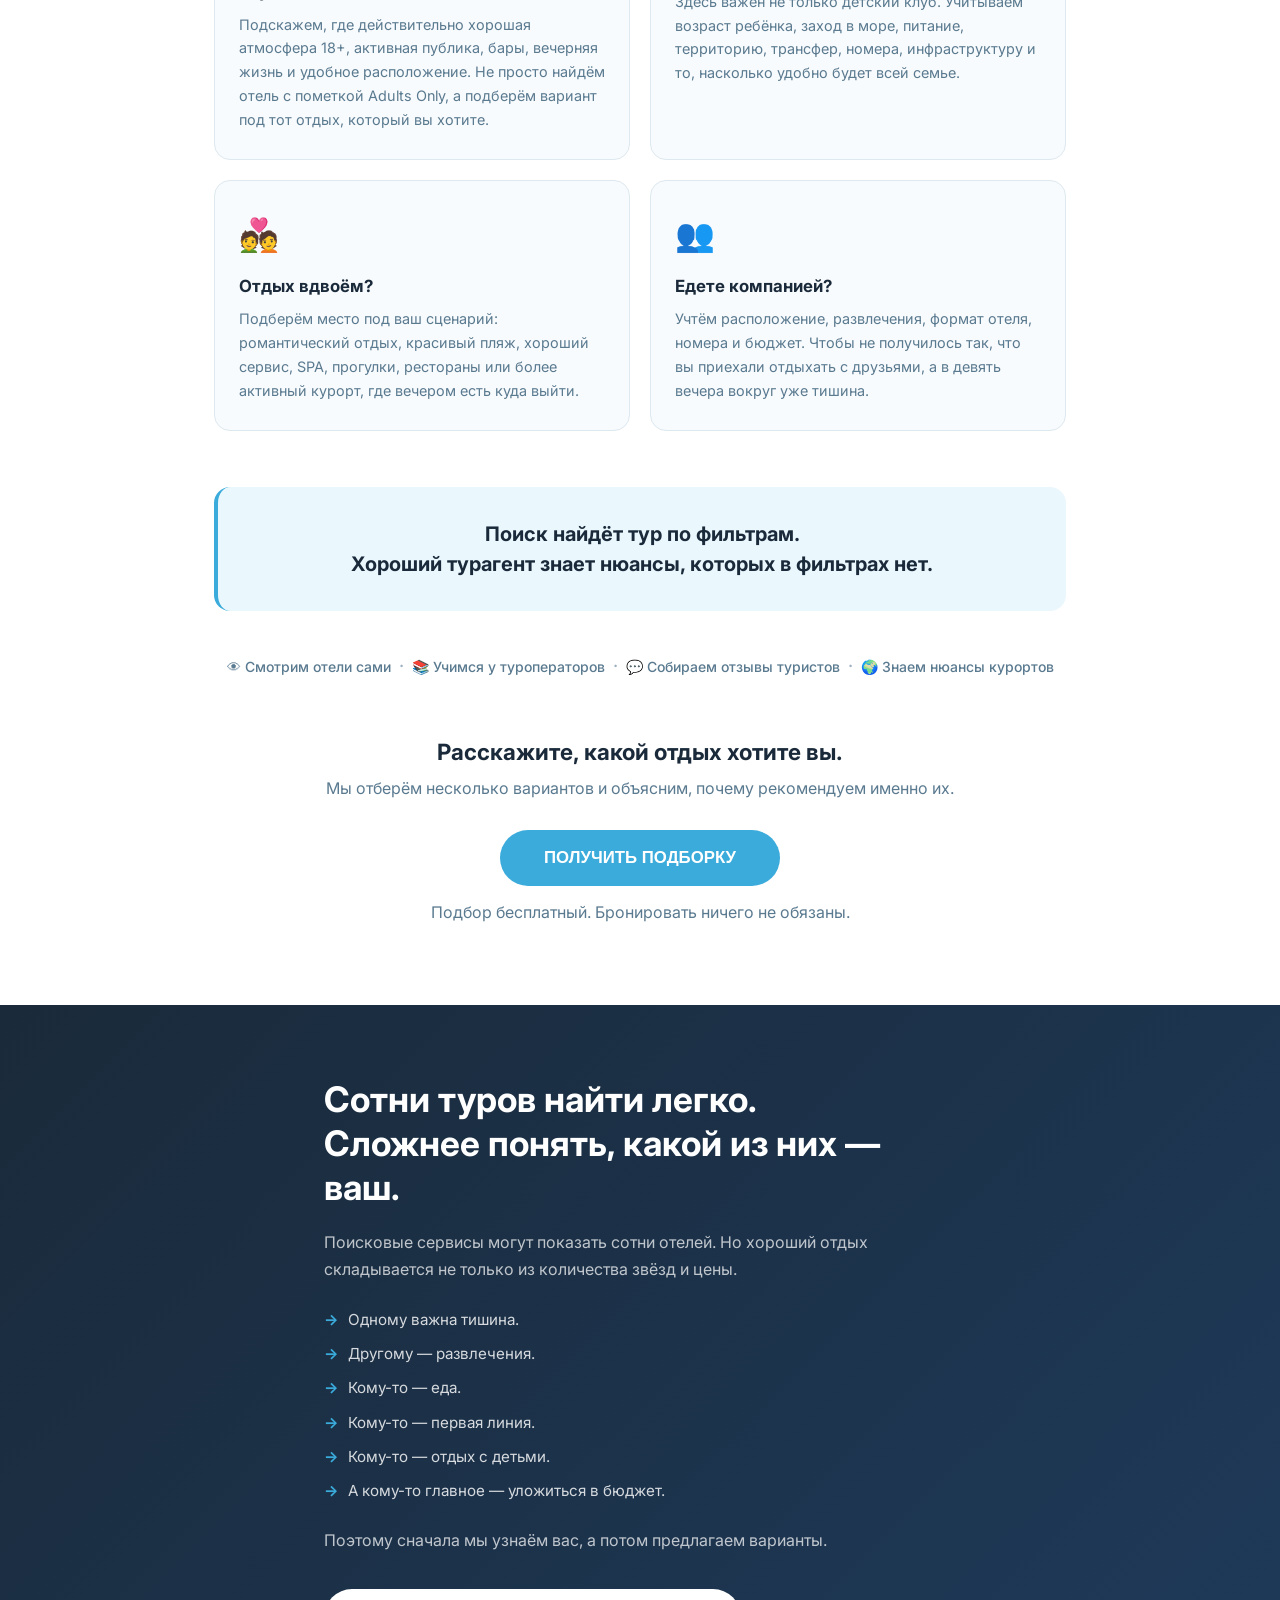
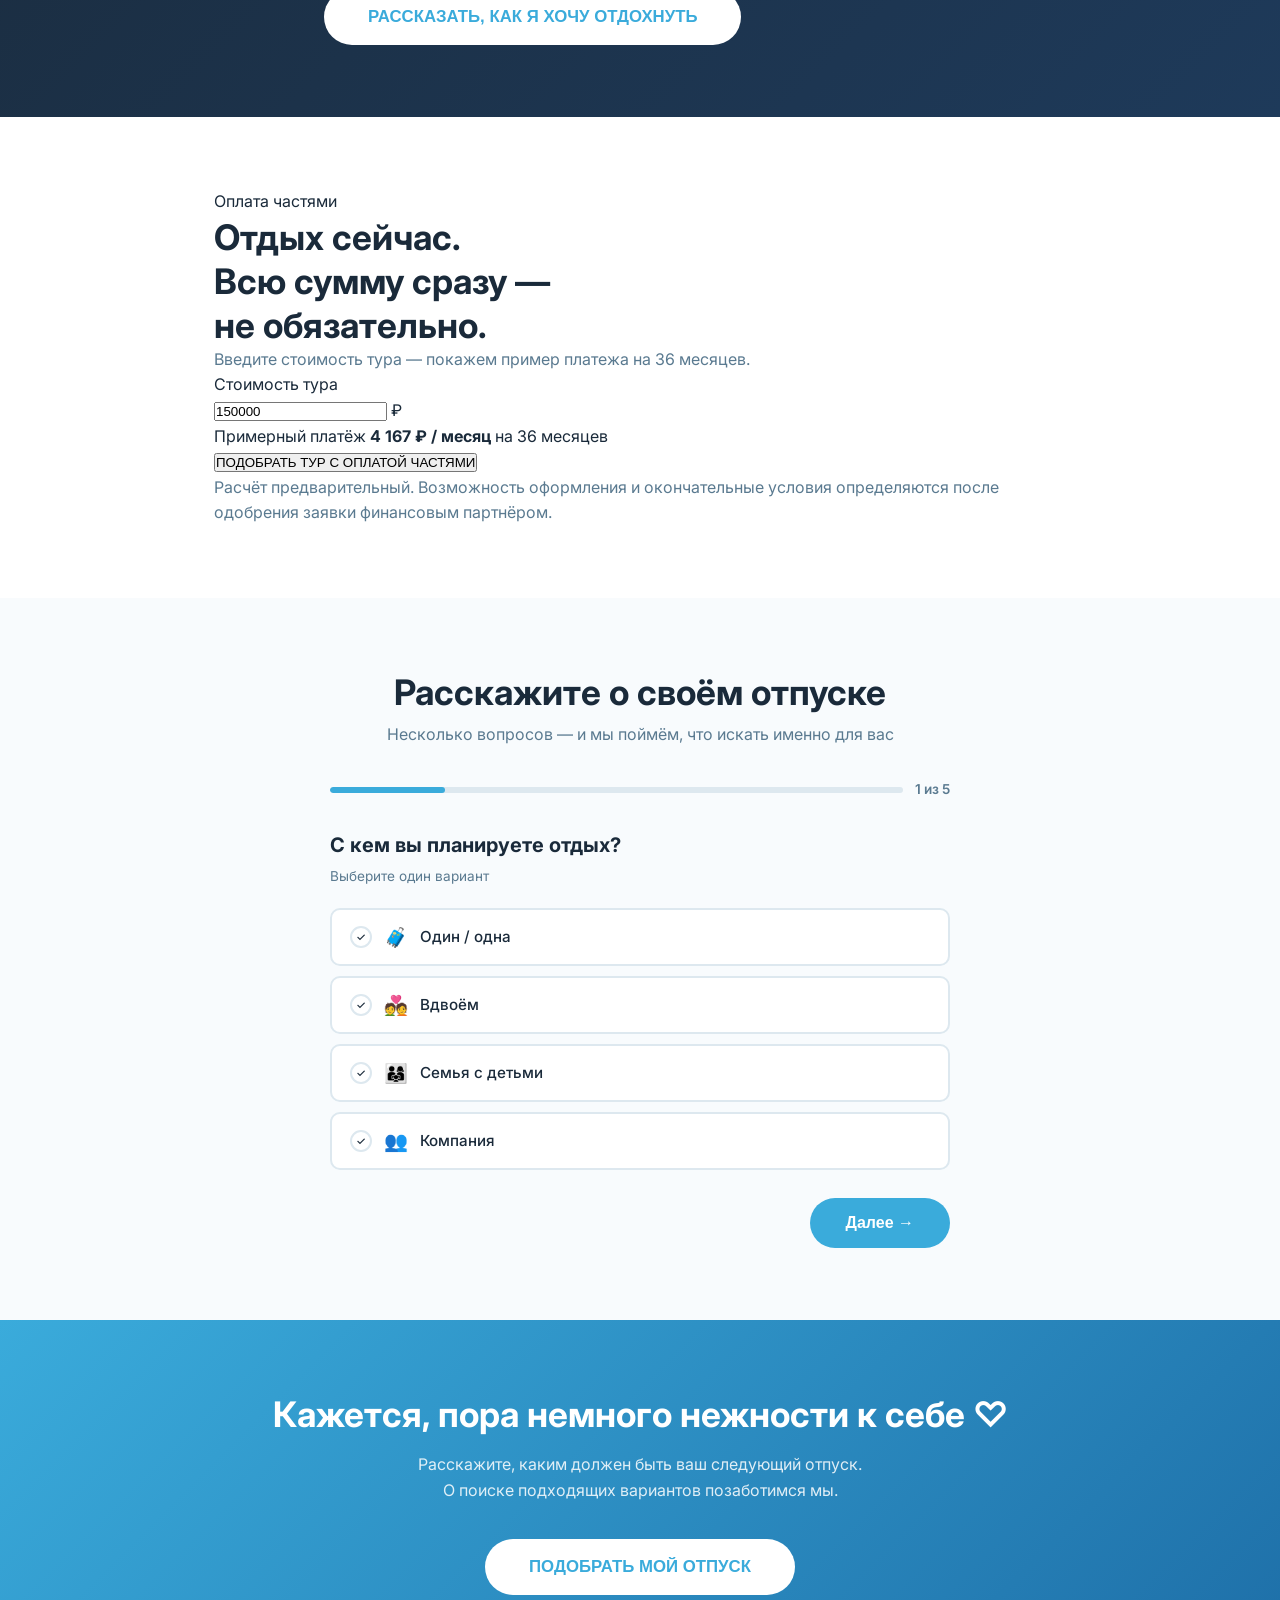
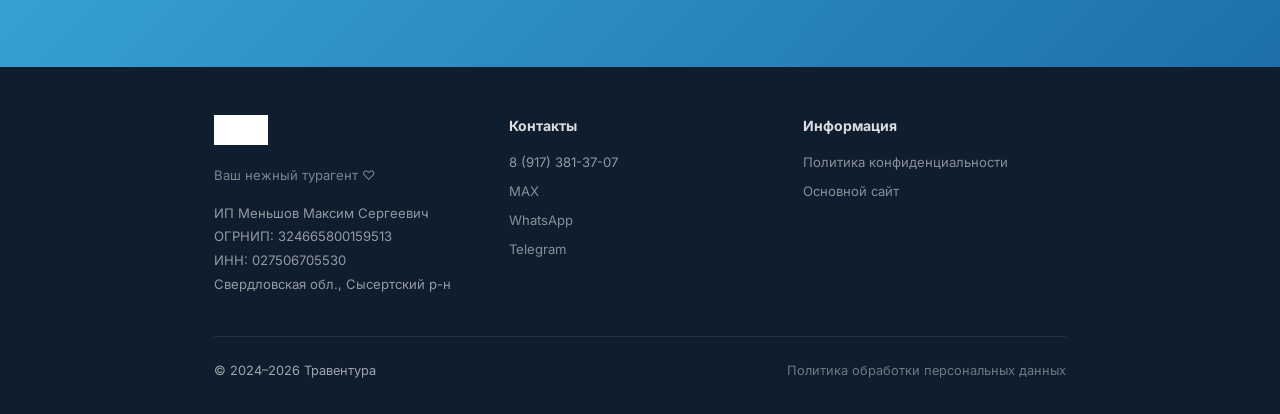
==== commit 1bd79653: "Добавлен блок рассрочки и вопрос в квизе" ====
--- a/index.html
+++ b/index.html
@@ -164,6 +164,38 @@
   </div>
 </section>
 
+
+<!-- INSTALLMENT BLOCK -->
+<section class="installment-box" id="installment">
+  <div class="container">
+    <div class="installment-inner">
+      <div class="installment-copy">
+        <span class="installment-kicker">Оплата частями</span>
+        <h2>Отдых сейчас.<br>Всю сумму сразу —<br>не обязательно.</h2>
+        <p>Введите стоимость тура — покажем пример платежа на 36 месяцев.</p>
+      </div>
+      <div class="installment-calculator">
+        <label for="tourPrice">Стоимость тура</label>
+        <div class="price-input-wrap">
+          <input id="tourPrice" type="number" inputmode="numeric" value="150000" min="1000" step="1000">
+          <span class="price-currency">₽</span>
+        </div>
+        <div class="payment-result">
+          <span class="payment-label">Примерный платёж</span>
+          <strong id="monthlyPayment">4 167 ₽ / месяц</strong>
+          <span class="payment-term">на 36 месяцев</span>
+        </div>
+        <button type="button" class="installment-cta" id="installmentCta"
+          onclick="trackEvent('installment_cta_click'); scrollToQuiz(); if(!quizStarted){quizStarted=true;trackEvent('quiz_start');}">
+          ПОДОБРАТЬ ТУР С ОПЛАТОЙ ЧАСТЯМИ
+        </button>
+        <p class="installment-note">Расчёт предварительный. Возможность оформления и окончательные условия определяются после одобрения заявки финансовым партнёром.</p>
+      </div>
+    </div>
+  </div>
+</section>
+<!-- /INSTALLMENT BLOCK -->
+
 <!-- QUIZ -->
 <span id="quiz" style="display:block;height:0;visibility:hidden;"></span>
 <section id="quiz-section" style="scroll-margin-top:70px;">
@@ -342,6 +374,30 @@
         </div>
         <div class="quiz-nav">
           <button class="btn-back" onclick="prevStep(4)">← Назад</button>
+          <button class="btn btn-primary" onclick="showInstallmentQuestion()">Далее →</button>
+        </div>
+      </div>
+
+      <!-- STEP 5b: INSTALLMENT -->
+      <div class="quiz-step" id="step-5b">
+        <h3>Хотите рассмотреть оплату частями?</h3>
+        <p class="quiz-hint">Необязательно — но турагент сразу учтёт это при подборе</p>
+        <div class="options-grid single-col">
+          <button class="option-btn" data-q="installment" data-val="yes"
+            onclick="selectInstallment(this, 'yes')">
+            <span class="opt-check">✓</span>Да, хочу узнать условия
+          </button>
+          <button class="option-btn" data-q="installment" data-val="maybe"
+            onclick="selectInstallment(this, 'maybe')">
+            <span class="opt-check">✓</span>Возможно, если платёж будет комфортным
+          </button>
+          <button class="option-btn" data-q="installment" data-val="no"
+            onclick="selectInstallment(this, 'no')">
+            <span class="opt-check">✓</span>Нет, планирую оплатить сразу
+          </button>
+        </div>
+        <div class="quiz-nav">
+          <button class="btn-back" onclick="showStep(5)">← Назад</button>
           <button class="btn btn-primary" onclick="showContactStep()">Далее →</button>
         </div>
       </div>
@@ -415,6 +471,7 @@
           </a>
         </div>
         <p class="success-note">Заявка уже сохранена — даже если вы сейчас закроете страницу, мы её увидим.</p>
+        <p id="installment-success-note" class="success-note" style="display:none;margin-top:8px;">💳 Турагент также расскажет о доступном варианте оплаты частями.</p>
       </div>
 
     </div>
